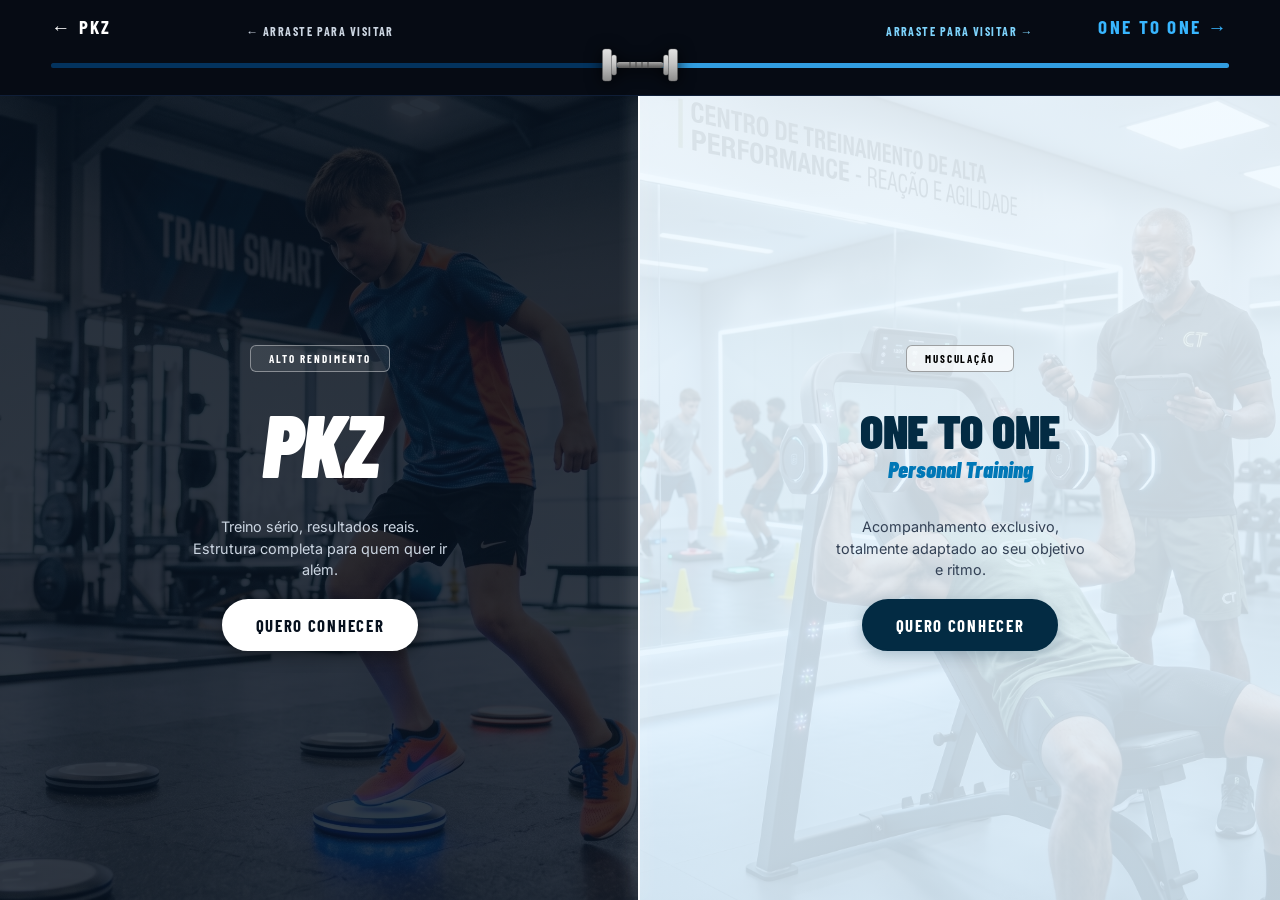
==== index.html @ b2810a45 "ultimos ajustes para pages" ====
<!doctype html>
<html lang="pt-BR">
  <head>
    <meta charset="UTF-8" />
    <meta name="viewport" content="width=device-width, initial-scale=1.0" />
    <title>PKZ & ONE TO ONE</title>
    <link
      href="https://fonts.googleapis.com/css2?family=Barlow+Condensed:ital,wght@0,700;0,900;1,900&family=Inter:wght@400;500;600&display=swap"
      rel="stylesheet"
    />
    <link rel="stylesheet" href="style.css" />
  </head>
  <body>
    <!-- ═══ BARRA COM HALTER (Header/Navegação) ═══ -->
    <header role="banner" id="bar">
      <div id="drag-hint">
        <div class="hint-box pkz-box" id="hint-pkz-box">
          <span class="hint-pkz">← arraste para visitar</span>
        </div>
        <div class="hint-box oto-box">
          <span class="hint-oto">arraste para visitar →</span>
        </div>
      </div>

      <!-- Nomes das empresas restaurados -->
      <div class="bar-labels">
        <span class="bar-label pkz">← PKZ</span>
        <span class="bar-label oto">ONE TO ONE →</span>
      </div>

      <div id="track-area">
        <div id="track">
          <div id="fill-l"></div>
          <div id="fill-r"></div>
        </div>

        <div
          id="handle"
          role="slider"
          aria-label="Seletor de marcas PKZ e One To One"
          aria-valuemin="0"
          aria-valuemax="100"
          aria-valuenow="50"
          tabindex="0"
        >
          <svg
            viewBox="0 0 76 36"
            xmlns="http://www.w3.org/2000/svg"
            aria-hidden="true"
          >
            <defs>
              <linearGradient id="pg" x1="0" y1="0" x2="0" y2="1">
                <stop offset="0%" stop-color="#e2e2e2" />
                <stop offset="45%" stop-color="#c4c4c4" />
                <stop offset="100%" stop-color="#8c8c8c" />
              </linearGradient>
              <linearGradient id="bg" x1="0" y1="0" x2="0" y2="1">
                <stop offset="0%" stop-color="#aaa" />
                <stop offset="55%" stop-color="#777" />
                <stop offset="100%" stop-color="#555" />
              </linearGradient>
            </defs>
            <rect
              x="0.5"
              y="2"
              width="9"
              height="32"
              rx="2.5"
              fill="url(#pg)"
              stroke="#666"
              stroke-width="0.4"
            />
            <rect
              x="9.5"
              y="8"
              width="5"
              height="20"
              rx="2"
              fill="url(#pg)"
              stroke="#777"
              stroke-width="0.4"
            />
            <rect
              x="14.5"
              y="15"
              width="47"
              height="6"
              rx="3"
              fill="url(#bg)"
            />
            <line
              x1="28"
              y1="15.5"
              x2="28"
              y2="20.5"
              stroke="#555"
              stroke-width="1.3"
              stroke-linecap="round"
            />
            <line
              x1="34"
              y1="15.5"
              x2="34"
              y2="20.5"
              stroke="#555"
              stroke-width="1.3"
              stroke-linecap="round"
            />
            <line
              x1="40"
              y1="15.5"
              x2="40"
              y2="20.5"
              stroke="#555"
              stroke-width="1.3"
              stroke-linecap="round"
            />
            <line
              x1="46"
              y1="15.5"
              x2="46"
              y2="20.5"
              stroke="#555"
              stroke-width="1.3"
              stroke-linecap="round"
            />
            <rect
              x="61.5"
              y="8"
              width="5"
              height="20"
              rx="2"
              fill="url(#pg)"
              stroke="#777"
              stroke-width="0.4"
            />
            <rect
              x="66.5"
              y="2"
              width="9"
              height="32"
              rx="2.5"
              fill="url(#pg)"
              stroke="#666"
              stroke-width="0.4"
            />
          </svg>
        </div>
      </div>
    </header>

    <!-- ═══ PAINÉIS (Conteúdo Principal) ═══ -->
    <main role="main" id="stage">
      <section id="pkz" aria-label="Universo PKZ">
        <div class="p-inner">
          <div class="tag">Alto Rendimento</div>
          <div class="title-box">
            <h1>PKZ</h1>
          </div>
          <p>
            Treino sério, resultados reais. Estrutura completa para quem quer ir
            além.
          </p>

          <!-- Botão CTA PKZ -->
          <a
            href="../PKZ/index.html"
            class="cta-button pkz-btn"
            id="btn-pkz-cta"
            >Quero conhecer</a
          >
        </div>
      </section>

      <div id="div-line" aria-hidden="true"></div>

      <section id="oto" aria-label="Universo One To One">
        <div class="p-inner">
          <div class="tag">Musculação</div>
          <div class="title-box">
            <h1>ONE TO ONE</h1>
            <div class="sub">Personal Training</div>
          </div>
          <p>
            Acompanhamento exclusivo, totalmente adaptado ao seu objetivo e
            ritmo.
          </p>

          <!-- Botão CTA ONE TO ONE -->
          <a
            href="../OneToOne/index.html"
            class="cta-button oto-btn"
            id="btn-oto-cta"
            >Quero conhecer</a
          >
        </div>
      </section>
    </main>

    <div class="arrow-hint l" id="arr-l" aria-hidden="true">
      <svg
        width="24"
        height="24"
        viewBox="0 0 24 24"
        fill="none"
        xmlns="http://www.w3.org/2000/svg"
        aria-hidden="true"
      >
        <path
          d="M15 18L9 12L15 6"
          stroke="#ffffff"
          stroke-width="2.5"
          stroke-linecap="round"
          stroke-linejoin="round"
        />
        <path
          d="M15 18L9 12L15 6"
          stroke="#07111e"
          stroke-width="5"
          stroke-linecap="round"
          stroke-linejoin="round"
          opacity="0.6"
        />
      </svg>
    </div>
    <div class="arrow-hint r" id="arr-r" aria-hidden="true">
      <svg
        width="24"
        height="24"
        viewBox="0 0 24 24"
        fill="none"
        xmlns="http://www.w3.org/2000/svg"
        aria-hidden="true"
      >
        <path
          d="M9 6L15 12L9 18"
          stroke="#032b43"
          stroke-width="2.5"
          stroke-linecap="round"
          stroke-linejoin="round"
        />
        <path
          d="M9 6L15 12L9 18"
          stroke="#ffffff"
          stroke-width="5"
          stroke-linecap="round"
          stroke-linejoin="round"
          opacity="0.6"
        />
      </svg>
    </div>

    <div id="redir" role="status" aria-live="polite">
      <h2 id="redir-name">PKZ</h2>
      <small id="redir-sub">redirecionando...</small>
    </div>

    <script src="script.js"></script>
  </body>
</html>
---- style.css ----
* {
  margin: 0;
  padding: 0;
  box-sizing: border-box;
}

html,
body {
  height: 100%;
  overflow: hidden;
  user-select: none;
}

/* ═══════════════════════════════════════
  BARRA SUPERIOR COM HALTER
═══════════════════════════════════════ */
#bar {
  position: fixed;
  top: 0;
  left: 0;
  right: 0;
  height: 96px;
  background: #060b14;
  z-index: 200;
  display: flex;
  flex-direction: column;
  justify-content: flex-end;
  padding: 0 clamp(16px, 4vw, 52px) 12px;
  gap: 8px;
  border-bottom: 1px solid #101f38;
}

#drag-hint {
  position: absolute;
  bottom: 56px;
  left: 0;
  right: 0;
  display: flex;
  align-items: center;
  pointer-events: none;
  transition: opacity 0.5s;
  white-space: nowrap;
  z-index: 210;
}

.hint-box {
  display: flex;
  justify-content: center;
  align-items: center;
  padding: 0 10px;
}

.hint-box.pkz-box {
  width: 50%;
  flex-shrink: 0;
}

.hint-box.oto-box {
  flex: 1;
}

#drag-hint span {
  font-family: "Barlow Condensed", sans-serif;
  font-weight: 700;
  font-size: clamp(10px, 2.2vw, 12px);
  letter-spacing: 0.12em;
  text-transform: uppercase;
}

#drag-hint .hint-pkz {
  color: #cbd5e1;
}

#drag-hint .hint-oto {
  color: #7dd3fc;
}

/* Nomes das Empresas (Desktop) */
.bar-labels {
  display: flex;
  justify-content: space-between;
  align-items: center;
}

.bar-label {
  font-family: "Barlow Condensed", sans-serif;
  font-weight: 700;
  font-size: clamp(14px, 3.5vw, 19px);
  letter-spacing: 0.12em;
  text-transform: uppercase;
}
.bar-label.pkz {
  color: #ffffff;
}
.bar-label.oto {
  color: #38b6ff;
}

/* Oculta os nomes em telas menores para evitar colisão visual */
@media (max-width: 768px) {
  .bar-labels {
    display: none;
  }
}

/* Focus visible para acessibilidade */
.bar-label:focus-visible,
#drag-hint span:focus-visible {
  outline: 2px solid #38b6ff;
  outline-offset: 2px;
  border-radius: 2px;
}

#track-area {
  position: relative;
  height: 36px;
  display: flex;
  align-items: center;
}

#track {
  width: 100%;
  height: 5px;
  background: #111e36;
  border-radius: 3px;
  position: relative;
}

#fill-l {
  position: absolute;
  left: 0;
  top: 0;
  bottom: 0;
  width: 50%;
  background: #003865;
  border-radius: 3px;
  opacity: 0.85;
  pointer-events: none;
}
#fill-r {
  position: absolute;
  right: 0;
  top: 0;
  bottom: 0;
  width: 50%;
  background: #38b6ff;
  border-radius: 3px;
  opacity: 0.85;
  pointer-events: none;
}

#handle {
  position: absolute;
  top: 50%;
  left: 50%;
  transform: translate(-50%, -50%);
  cursor: grab;
  z-index: 10;
  touch-action: none;
}
#handle:active {
  cursor: grabbing;
}
#handle svg {
  width: clamp(56px, 15vw, 76px);
  height: 36px;
  display: block;
  filter: drop-shadow(0 2px 8px rgba(0, 0, 0, 0.85));
  transition: filter 0.2s;
}
#handle:active svg {
  filter: drop-shadow(0 0 14px rgba(255, 255, 255, 0.4))
    drop-shadow(0 2px 8px rgba(0, 0, 0, 0.85));
}

/* ═══════════════════════════════════════
  PAINÉIS COM IMAGENS DE FUNDO
═══════════════════════════════════════ */
#stage {
  position: fixed;
  top: 96px;
  left: 0;
  right: 0;
  bottom: 0;
  display: flex;
  overflow: hidden;
}

#pkz {
  width: 50%;
  background-color: #07111e;
  background-image:
    linear-gradient(to bottom, rgba(7, 17, 30, 0.88), rgba(7, 17, 30, 0.82)),
    url("Fotos/LandingPKZ.webp");
  background-size: cover;
  background-position: center;
  display: flex;
  align-items: center;
  justify-content: center;
  overflow: hidden;
  flex-shrink: 0;
}

#oto {
  flex: 1;
  background-color: #38b6ff;
  background-image:
    linear-gradient(
      to bottom,
      rgba(240, 249, 255, 0.88),
      rgba(224, 242, 254, 0.85)
    ),
    url("Fotos/LandingOneToOne.webp");
  background-size: cover;
  background-position: center;
  display: flex;
  align-items: center;
  justify-content: center;
  overflow: hidden;
}

#div-line {
  position: absolute;
  top: 0;
  bottom: 0;
  left: 50%;
  width: 2px;
  background: #ffffff;
  transform: translateX(-50%);
  box-shadow: 0 0 18px rgba(255, 255, 255, 0.9);
  z-index: 10;
  pointer-events: none;
}

.p-inner {
  padding: clamp(16px, 3vh, 44px) clamp(12px, 3vw, 36px);
  text-align: center;
  width: 100%;
  max-width: 380px;
  display: flex;
  flex-direction: column;
  align-items: center;
}

.tag {
  display: inline-block;
  font-family: "Barlow Condensed", sans-serif;
  font-weight: 700;
  font-size: clamp(9px, 2vw, 11px);
  letter-spacing: 0.18em;
  text-transform: uppercase;
  padding: clamp(4px, 1vh, 6px) clamp(10px, 2vw, 18px);
  border-radius: 6px;
  margin-bottom: clamp(10px, 2vh, 20px);
  white-space: nowrap;
}

#pkz .tag {
  color: #ffffff;
  background: rgba(255, 255, 255, 0.08);
  border: 1px solid rgba(255, 255, 255, 0.4);
}

#oto .tag {
  color: #000000;
  background: rgba(255, 255, 255, 0.65);
  border: 1px solid rgba(0, 0, 0, 0.35);
}

.title-box {
  min-height: clamp(60px, 12vh, 110px);
  display: flex;
  flex-direction: column;
  justify-content: center;
  align-items: center;
  margin-bottom: clamp(10px, 2vh, 20px);
  width: 100%;
}

#pkz h1 {
  font-family: "Barlow Condensed", sans-serif;
  font-weight: 900;
  font-style: italic;
  font-size: clamp(2rem, 8vw, 5.5rem);
  line-height: 0.9;
  color: #ffffff;
  letter-spacing: -0.02em;
  word-break: break-word;
}

#oto h1 {
  font-family: "Barlow Condensed", sans-serif;
  font-weight: 900;
  font-size: clamp(1.5rem, 5vw, 3rem);
  line-height: 1;
  color: #032b43;
  letter-spacing: -0.01em;
  margin-bottom: 2px;
  word-break: break-word;
}

#oto .sub {
  font-family: "Barlow Condensed", sans-serif;
  font-weight: 900;
  font-style: italic;
  font-size: clamp(0.9rem, 3vw, 1.4rem);
  color: #0077b6;
  white-space: nowrap;
}

#pkz p,
#oto p {
  font-family: "Inter", sans-serif;
  font-size: clamp(0.75rem, 2.2vw, 0.9rem);
  line-height: 1.5;
  max-width: 260px;
  width: 100%;
  margin: 0 auto clamp(14px, 2vh, 24px);
  height: auto;
}

#pkz p {
  color: #cbd5e1;
}
#oto p {
  color: #334155;
}

/* ═══════════════════════════════════════
  BOTÕES CALL-TO-ACTION (CTA)
═══════════════════════════════════════ */
.cta-button {
  display: inline-flex;
  align-items: center;
  justify-content: center;
  padding: clamp(10px, 1.8vh, 14px) clamp(22px, 3vw, 32px);
  border-radius: 9999px;
  font-family: "Barlow Condensed", sans-serif;
  font-weight: 700;
  font-size: clamp(0.85rem, 2.2vw, 1.05rem);
  letter-spacing: 0.1em;
  text-transform: uppercase;
  text-decoration: none;
  cursor: pointer;
  margin-bottom: 0;
  white-space: nowrap;
  outline: none;
  transition:
    transform 0.25s cubic-bezier(0.4, 0, 0.2, 1),
    box-shadow 0.25s cubic-bezier(0.4, 0, 0.2, 1),
    background-color 0.25s ease,
    color 0.25s ease,
    border-color 0.25s ease;
}

.pkz-btn {
  background-color: #ffffff;
  color: #07111e;
  border: 2px solid #ffffff;
  box-shadow: 0 4px 16px rgba(0, 0, 0, 0.4);
}

.pkz-btn:hover {
  background-color: rgba(255, 255, 255, 0.88);
  border-color: rgba(255, 255, 255, 0.88);
  transform: translateY(-2px) scale(1.03);
  box-shadow: 0 6px 22px rgba(255, 255, 255, 0.25);
}

.pkz-btn:active {
  transform: translateY(0) scale(0.98);
  box-shadow: 0 2px 8px rgba(0, 0, 0, 0.5);
}

.oto-btn {
  background-color: #032b43;
  color: #ffffff;
  border: 2px solid #032b43;
  box-shadow: 0 4px 16px rgba(3, 43, 67, 0.25);
}

.oto-btn:hover {
  background-color: #0077b6;
  border-color: #0077b6;
  transform: translateY(-2px) scale(1.03);
  box-shadow: 0 6px 22px rgba(0, 119, 182, 0.35);
}

.oto-btn:active {
  transform: translateY(0) scale(0.98);
  box-shadow: 0 2px 8px rgba(3, 43, 67, 0.3);
}

/* ═══════════════════════════════════════
  SETAS NAS BORDAS (WCAG COMPLIANT - SVG COM OUTLINE)
═══════════════════════════════════════ */
.arrow-hint {
  position: fixed;
  top: 50%;
  transform: translateY(-50%);
  opacity: 0;
  pointer-events: none;
  z-index: 100;
  transition: opacity 0.3s;
  width: 48px;
  height: 48px;
  display: flex;
  align-items: center;
  justify-content: center;
  border-radius: 50%;
  box-shadow: 0 4px 12px rgba(0, 0, 0, 0.5);
}

.arrow-hint svg {
  width: 24px;
  height: 24px;
  display: block;
}

.arrow-hint.l {
  left: clamp(12px, 2vw, 24px);
  background-color: #07111e;
  border: 1px solid rgba(255, 255, 255, 0.3);
}

.arrow-hint.r {
  right: clamp(12px, 2vw, 24px);
  background-color: #ffffff;
  border: 1px solid rgba(0, 0, 0, 0.2);
}

.arrow-hint.on {
  opacity: 1;
  animation: beat 0.6s ease-in-out infinite alternate;
}

@keyframes beat {
  from {
    transform: translateY(-50%) scale(0.8);
  }
  to {
    transform: translateY(-50%) scale(1.2);
  }
}

/* Focus visible para acessibilidade por teclado */
.arrow-hint:focus-visible {
  outline: 3px solid #38b6ff;
  outline-offset: 2px;
  opacity: 1;
}

/* ═══════════════════════════════════════
  OVERLAY DE REDIRECT
═══════════════════════════════════════ */
#redir {
  position: fixed;
  inset: 0;
  z-index: 999;
  display: flex;
  flex-direction: column;
  align-items: center;
  justify-content: center;
  opacity: 0;
  pointer-events: none;
  transition: opacity 0.45s;
}
#redir.on {
  opacity: 1;
  pointer-events: all;
}
#redir h2 {
  font-family: "Barlow Condensed", sans-serif;
  font-weight: 900;
  font-style: italic;
  font-size: clamp(2.5rem, 10vw, 4.5rem);
  color: inherit;
  margin-bottom: 10px;
  text-align: center;
}
#redir small {
  font-family: "Inter", sans-serif;
  font-size: clamp(0.75rem, 2vw, 0.85rem);
  opacity: 0.7;
  color: inherit;
}

/* ═══════════════════════════════════════
  FOCUS VISIBLE - ACESSIBILIDADE POR TECLADO
═══════════════════════════════════════ */
#handle:focus-visible,
.cta-button:focus-visible {
  outline: 3px solid #38b6ff;
  outline-offset: 3px;
}

#handle:focus-visible {
  outline-color: #38b6ff;
}

.cta-button:focus-visible {
  outline-color: #38b6ff;
}
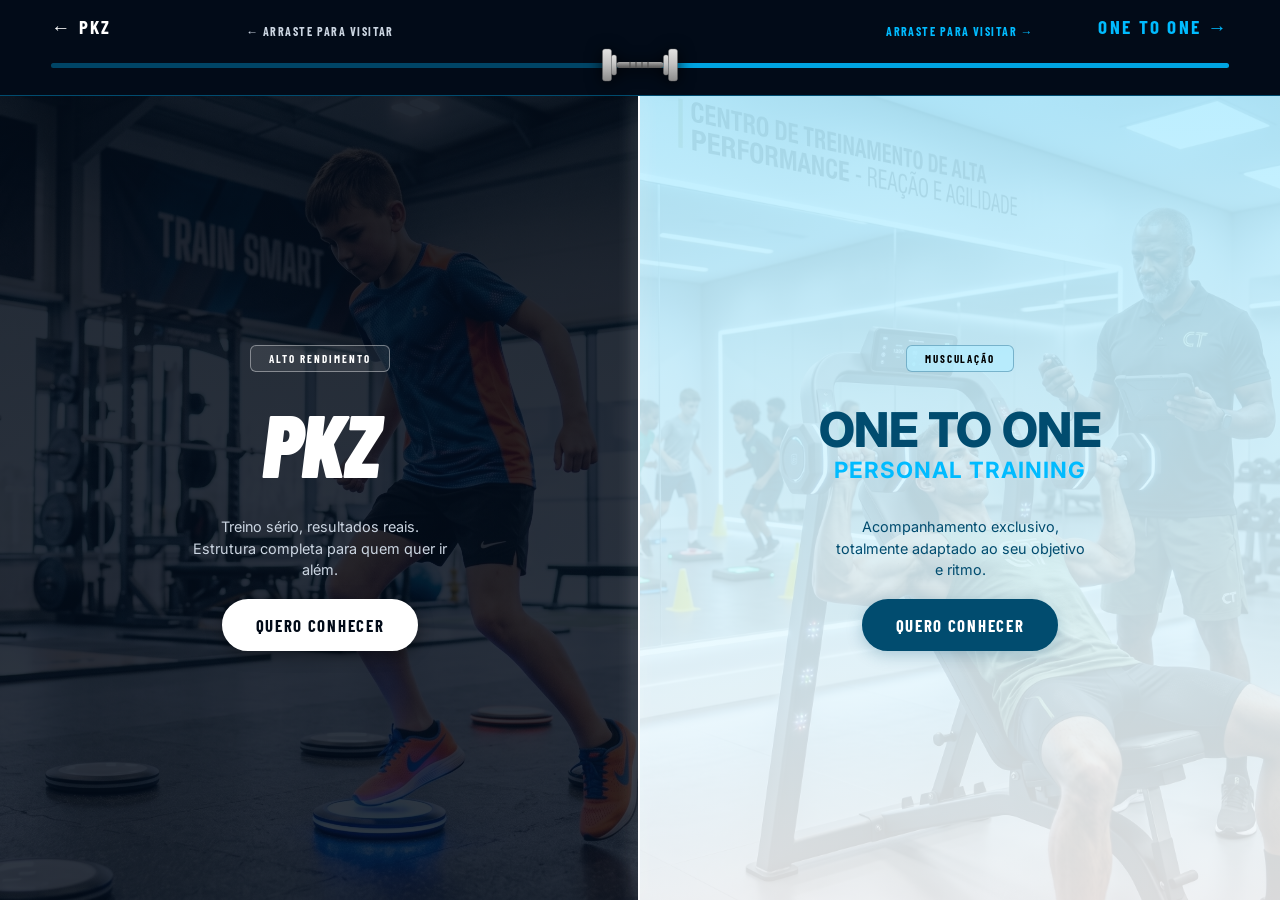
==== commit 4b99c125: "usando manual com cores" ====
--- a/index.html
+++ b/index.html
@@ -164,7 +164,7 @@
 
           <!-- Botão CTA PKZ -->
           <a
-            href="../PKZ/index.html"
+            href="PKZ/indexPKZ.html"
             class="cta-button pkz-btn"
             id="btn-pkz-cta"
             >Quero conhecer</a
@@ -188,7 +188,7 @@
 
           <!-- Botão CTA ONE TO ONE -->
           <a
-            href="../OneToOne/index.html"
+            href="OneToOne/indexOTO.html"
             class="cta-button oto-btn"
             id="btn-oto-cta"
             >Quero conhecer</a
--- a/style.css
+++ b/style.css
@@ -20,14 +20,14 @@
   left: 0;
   right: 0;
   height: 96px;
-  background: #060b14;
+  background: #020b18;
   z-index: 200;
   display: flex;
   flex-direction: column;
   justify-content: flex-end;
   padding: 0 clamp(16px, 4vw, 52px) 12px;
   gap: 8px;
-  border-bottom: 1px solid #101f38;
+  border-bottom: 1px solid #014c6f;
 }
 
 #drag-hint {
@@ -60,7 +60,7 @@
 }
 
 #drag-hint span {
-  font-family: "Barlow Condensed", sans-serif;
+  font-family: "Barlow Condensed", "Just Sans", sans-serif;
   font-weight: 700;
   font-size: clamp(10px, 2.2vw, 12px);
   letter-spacing: 0.12em;
@@ -72,7 +72,7 @@
 }
 
 #drag-hint .hint-oto {
-  color: #7dd3fc;
+  color: #00bbff;
 }
 
 /* Nomes das Empresas (Desktop) */
@@ -83,7 +83,7 @@
 }
 
 .bar-label {
-  font-family: "Barlow Condensed", sans-serif;
+  font-family: "Barlow Condensed", "Just Sans", sans-serif;
   font-weight: 700;
   font-size: clamp(14px, 3.5vw, 19px);
   letter-spacing: 0.12em;
@@ -93,20 +93,18 @@
   color: #ffffff;
 }
 .bar-label.oto {
-  color: #38b6ff;
-}
-
-/* Oculta os nomes em telas menores para evitar colisão visual */
+  color: #00bbff;
+}
+
 @media (max-width: 768px) {
   .bar-labels {
     display: none;
   }
 }
 
-/* Focus visible para acessibilidade */
 .bar-label:focus-visible,
 #drag-hint span:focus-visible {
-  outline: 2px solid #38b6ff;
+  outline: 2px solid #00bbff;
   outline-offset: 2px;
   border-radius: 2px;
 }
@@ -121,7 +119,7 @@
 #track {
   width: 100%;
   height: 5px;
-  background: #111e36;
+  background: #012133;
   border-radius: 3px;
   position: relative;
 }
@@ -132,7 +130,7 @@
   top: 0;
   bottom: 0;
   width: 50%;
-  background: #003865;
+  background: #014c6f;
   border-radius: 3px;
   opacity: 0.85;
   pointer-events: none;
@@ -143,7 +141,7 @@
   top: 0;
   bottom: 0;
   width: 50%;
-  background: #38b6ff;
+  background: #00bbff;
   border-radius: 3px;
   opacity: 0.85;
   pointer-events: none;
@@ -188,9 +186,9 @@
 
 #pkz {
   width: 50%;
-  background-color: #07111e;
+  background-color: #020b18;
   background-image:
-    linear-gradient(to bottom, rgba(7, 17, 30, 0.88), rgba(7, 17, 30, 0.82)),
+    linear-gradient(to bottom, rgba(2, 11, 24, 0.88), rgba(2, 11, 24, 0.82)),
     url("Fotos/LandingPKZ.webp");
   background-size: cover;
   background-position: center;
@@ -203,12 +201,12 @@
 
 #oto {
   flex: 1;
-  background-color: #38b6ff;
+  background-color: #00bbff;
   background-image:
     linear-gradient(
       to bottom,
-      rgba(240, 249, 255, 0.88),
-      rgba(224, 242, 254, 0.85)
+      rgba(179, 236, 255, 0.88),
+      rgba(255, 255, 255, 0.85)
     ),
     url("Fotos/LandingOneToOne.webp");
   background-size: cover;
@@ -244,7 +242,7 @@
 
 .tag {
   display: inline-block;
-  font-family: "Barlow Condensed", sans-serif;
+  font-family: "Barlow Condensed", "Just Sans", sans-serif;
   font-weight: 700;
   font-size: clamp(9px, 2vw, 11px);
   letter-spacing: 0.18em;
@@ -263,8 +261,8 @@
 
 #oto .tag {
   color: #000000;
-  background: rgba(255, 255, 255, 0.65);
-  border: 1px solid rgba(0, 0, 0, 0.35);
+  background: rgba(179, 236, 255, 0.75);
+  border: 1px solid rgba(1, 76, 111, 0.35);
 }
 
 .title-box {
@@ -289,22 +287,23 @@
 }
 
 #oto h1 {
-  font-family: "Barlow Condensed", sans-serif;
-  font-weight: 900;
+  font-family: "Just Sans", "Inter", sans-serif;
+  font-weight: 800;
   font-size: clamp(1.5rem, 5vw, 3rem);
   line-height: 1;
-  color: #032b43;
+  color: #014c6f;
   letter-spacing: -0.01em;
   margin-bottom: 2px;
   word-break: break-word;
 }
 
 #oto .sub {
-  font-family: "Barlow Condensed", sans-serif;
-  font-weight: 900;
-  font-style: italic;
+  font-family: "Just Sans", "Inter", sans-serif;
+  font-weight: 700;
   font-size: clamp(0.9rem, 3vw, 1.4rem);
-  color: #0077b6;
+  color: #00bbff;
+  text-transform: uppercase;
+  letter-spacing: 1px;
   white-space: nowrap;
 }
 
@@ -323,7 +322,7 @@
   color: #cbd5e1;
 }
 #oto p {
-  color: #334155;
+  color: #014c6f;
 }
 
 /* ═══════════════════════════════════════
@@ -335,7 +334,7 @@
   justify-content: center;
   padding: clamp(10px, 1.8vh, 14px) clamp(22px, 3vw, 32px);
   border-radius: 9999px;
-  font-family: "Barlow Condensed", sans-serif;
+  font-family: "Barlow Condensed", "Just Sans", sans-serif;
   font-weight: 700;
   font-size: clamp(0.85rem, 2.2vw, 1.05rem);
   letter-spacing: 0.1em;
@@ -355,7 +354,7 @@
 
 .pkz-btn {
   background-color: #ffffff;
-  color: #07111e;
+  color: #020b18;
   border: 2px solid #ffffff;
   box-shadow: 0 4px 16px rgba(0, 0, 0, 0.4);
 }
@@ -373,26 +372,27 @@
 }
 
 .oto-btn {
-  background-color: #032b43;
+  background-color: #014c6f;
   color: #ffffff;
-  border: 2px solid #032b43;
-  box-shadow: 0 4px 16px rgba(3, 43, 67, 0.25);
+  border: 2px solid #014c6f;
+  box-shadow: 0 4px 16px rgba(1, 76, 111, 0.25);
 }
 
 .oto-btn:hover {
-  background-color: #0077b6;
-  border-color: #0077b6;
+  background-color: #00bbff;
+  border-color: #00bbff;
+  color: #000000;
   transform: translateY(-2px) scale(1.03);
-  box-shadow: 0 6px 22px rgba(0, 119, 182, 0.35);
+  box-shadow: 0 6px 22px rgba(0, 187, 255, 0.35);
 }
 
 .oto-btn:active {
   transform: translateY(0) scale(0.98);
-  box-shadow: 0 2px 8px rgba(3, 43, 67, 0.3);
+  box-shadow: 0 2px 8px rgba(1, 76, 111, 0.3);
 }
 
 /* ═══════════════════════════════════════
-  SETAS NAS BORDAS (WCAG COMPLIANT - SVG COM OUTLINE)
+  SETAS NAS BORDAS
 ═══════════════════════════════════════ */
 .arrow-hint {
   position: fixed;
@@ -419,7 +419,7 @@
 
 .arrow-hint.l {
   left: clamp(12px, 2vw, 24px);
-  background-color: #07111e;
+  background-color: #020b18;
   border: 1px solid rgba(255, 255, 255, 0.3);
 }
 
@@ -443,16 +443,12 @@
   }
 }
 
-/* Focus visible para acessibilidade por teclado */
 .arrow-hint:focus-visible {
-  outline: 3px solid #38b6ff;
+  outline: 3px solid #00bbff;
   outline-offset: 2px;
   opacity: 1;
 }
 
-/* ═══════════════════════════════════════
-  OVERLAY DE REDIRECT
-═══════════════════════════════════════ */
 #redir {
   position: fixed;
   inset: 0;
@@ -470,7 +466,7 @@
   pointer-events: all;
 }
 #redir h2 {
-  font-family: "Barlow Condensed", sans-serif;
+  font-family: "Barlow Condensed", "Just Sans", sans-serif;
   font-weight: 900;
   font-style: italic;
   font-size: clamp(2.5rem, 10vw, 4.5rem);
@@ -485,19 +481,8 @@
   color: inherit;
 }
 
-/* ═══════════════════════════════════════
-  FOCUS VISIBLE - ACESSIBILIDADE POR TECLADO
-═══════════════════════════════════════ */
 #handle:focus-visible,
 .cta-button:focus-visible {
-  outline: 3px solid #38b6ff;
+  outline: 3px solid #00bbff;
   outline-offset: 3px;
 }
-
-#handle:focus-visible {
-  outline-color: #38b6ff;
-}
-
-.cta-button:focus-visible {
-  outline-color: #38b6ff;
-}
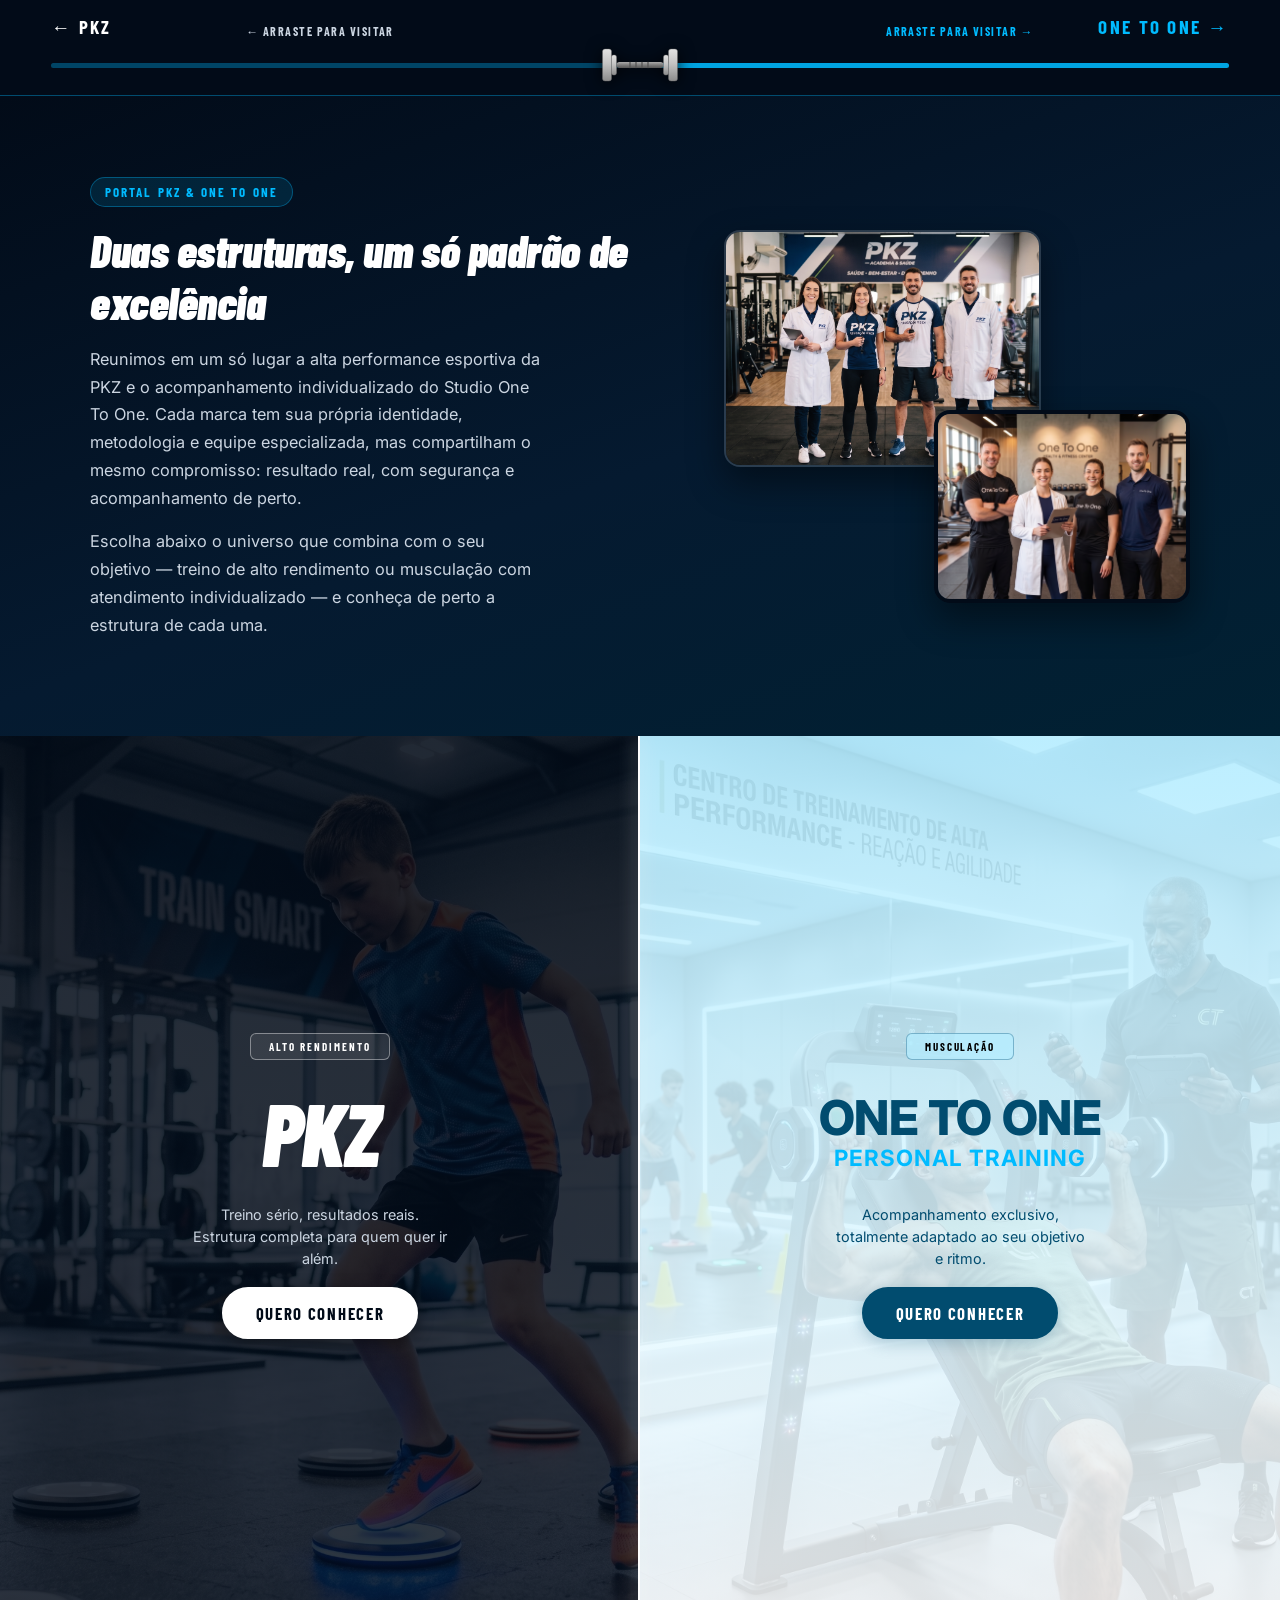
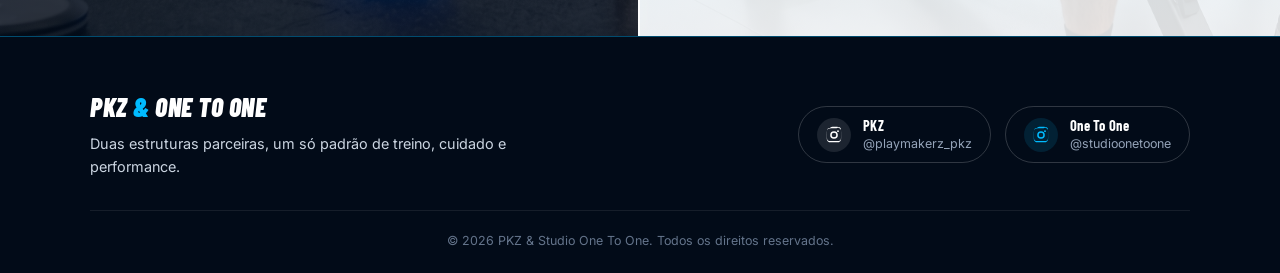
==== commit 94e1b2d3: "novas coisas" ====
--- a/index.html
+++ b/index.html
@@ -148,6 +148,43 @@
         </div>
       </div>
     </header>
+
+    <!-- ═══ APRESENTAÇÃO (Texto + Imagem) ═══ -->
+    <section id="intro" aria-label="Apresentação">
+      <div class="intro-inner">
+        <div class="intro-text">
+          <span class="intro-tag">Portal PKZ &amp; One To One</span>
+          <h2>Duas estruturas, um só padrão de excelência</h2>
+          <p>
+            Reunimos em um só lugar a alta performance esportiva da PKZ e o
+            acompanhamento individualizado do Studio One To One. Cada marca
+            tem sua própria identidade, metodologia e equipe especializada,
+            mas compartilham o mesmo compromisso: resultado real, com
+            segurança e acompanhamento de perto.
+          </p>
+          <p>
+            Escolha abaixo o universo que combina com o seu objetivo — treino
+            de alto rendimento ou musculação com atendimento individualizado —
+            e conheça de perto a estrutura de cada uma.
+          </p>
+        </div>
+
+        <div class="intro-media" aria-hidden="true">
+          <img
+            class="intro-photo photo-pkz"
+            src="PKZ/Fotos/EquipePKZ.webp"
+            alt=""
+            loading="lazy"
+          />
+          <img
+            class="intro-photo photo-oto"
+            src="OneToOne/Fotos/equipe.webp"
+            alt=""
+            loading="lazy"
+          />
+        </div>
+      </div>
+    </section>
 
     <!-- ═══ PAINÉIS (Conteúdo Principal) ═══ -->
     <main role="main" id="stage">
@@ -255,6 +292,77 @@
       <small id="redir-sub">redirecionando...</small>
     </div>
 
+    <!-- ═══ FOOTER ═══ -->
+    <footer id="site-footer">
+      <div class="footer-inner">
+        <div class="footer-brand">
+          <span class="footer-logo">PKZ <span class="footer-amp">&amp;</span> ONE TO ONE</span>
+          <p>
+            Duas estruturas parceiras, um só padrão de treino, cuidado e
+            performance.
+          </p>
+        </div>
+
+        <div class="footer-social">
+          <a
+            class="social-card social-pkz"
+            href="https://www.instagram.com/playmakerz_pkz/"
+            target="_blank"
+            rel="noopener noreferrer"
+            aria-label="Instagram da PKZ (abre em nova aba)"
+          >
+            <span class="social-icon">
+              <svg
+                viewBox="0 0 24 24"
+                width="20"
+                height="20"
+                fill="currentColor"
+                aria-hidden="true"
+              >
+                <path
+                  d="M12 2.2c3.14 0 3.5 0 4.75.07 1 .04 1.55.21 1.9.35.34.13.6.3.86.56.26.26.43.52.56.86.14.35.31.9.35 1.9.07 1.25.07 1.61.07 4.75s0 3.5-.07 4.75c-.04 1-.21 1.55-.35 1.9a2.3 2.3 0 0 1-.56.86 2.3 2.3 0 0 1-.86.56c-.35.14-.9.31-1.9.35-1.25.07-1.61.07-4.75.07s-3.5 0-4.75-.07c-1-.04-1.55-.21-1.9-.35a2.3 2.3 0 0 1-.86-.56 2.3 2.3 0 0 1-.56-.86c-.14-.35-.31-.9-.35-1.9C3.5 15.5 3.5 15.14 3.5 12s0-3.5.07-4.75c.04-1 .21-1.55.35-1.9.13-.34.3-.6.56-.86.26-.26.52-.43.86-.56.35-.14.9-.31 1.9-.35C8.5 2.2 8.86 2.2 12 2.2Zm0 1.8c-3.09 0-3.43 0-4.64.07-.94.04-1.45.2-1.79.33-.45.17-.77.38-1.1.72-.34.33-.55.65-.72 1.1-.13.34-.29.85-.33 1.79C3.3 8.57 3.3 8.91 3.3 12s0 3.43.07 4.64c.04.94.2 1.45.33 1.79.17.45.38.77.72 1.1.33.34.65.55 1.1.72.34.13.85.29 1.79.33 1.21.07 1.55.07 4.64.07s3.43 0 4.64-.07c.94-.04 1.45-.2 1.79-.33.45-.17.77-.38 1.1-.72.34-.33.55-.65.72-1.1.13-.34.29-.85.33-1.79.07-1.21.07-1.55.07-4.64s0-3.43-.07-4.64c-.04-.94-.2-1.45-.33-1.79a2.9 2.9 0 0 0-.72-1.1 2.9 2.9 0 0 0-1.1-.72c-.34-.13-.85-.29-1.79-.33C15.43 4 15.09 4 12 4Zm0 3.4a4.6 4.6 0 1 1 0 9.2 4.6 4.6 0 0 1 0-9.2Zm0 1.8a2.8 2.8 0 1 0 0 5.6 2.8 2.8 0 0 0 0-5.6Zm4.8-2.9a1.08 1.08 0 1 1 0 2.16 1.08 1.08 0 0 1 0-2.16Z"
+                />
+              </svg>
+            </span>
+            <span class="social-text">
+              <strong>PKZ</strong>
+              <small>@playmakerz_pkz</small>
+            </span>
+          </a>
+
+          <a
+            class="social-card social-oto"
+            href="https://www.instagram.com/studioonetoone/"
+            target="_blank"
+            rel="noopener noreferrer"
+            aria-label="Instagram do Studio One To One (abre em nova aba)"
+          >
+            <span class="social-icon">
+              <svg
+                viewBox="0 0 24 24"
+                width="20"
+                height="20"
+                fill="currentColor"
+                aria-hidden="true"
+              >
+                <path
+                  d="M12 2.2c3.14 0 3.5 0 4.75.07 1 .04 1.55.21 1.9.35.34.13.6.3.86.56.26.26.43.52.56.86.14.35.31.9.35 1.9.07 1.25.07 1.61.07 4.75s0 3.5-.07 4.75c-.04 1-.21 1.55-.35 1.9a2.3 2.3 0 0 1-.56.86 2.3 2.3 0 0 1-.86.56c-.35.14-.9.31-1.9.35-1.25.07-1.61.07-4.75.07s-3.5 0-4.75-.07c-1-.04-1.55-.21-1.9-.35a2.3 2.3 0 0 1-.86-.56 2.3 2.3 0 0 1-.56-.86c-.14-.35-.31-.9-.35-1.9C3.5 15.5 3.5 15.14 3.5 12s0-3.5.07-4.75c.04-1 .21-1.55.35-1.9.13-.34.3-.6.56-.86.26-.26.52-.43.86-.56.35-.14.9-.31 1.9-.35C8.5 2.2 8.86 2.2 12 2.2Zm0 1.8c-3.09 0-3.43 0-4.64.07-.94.04-1.45.2-1.79.33-.45.17-.77.38-1.1.72-.34.33-.55.65-.72 1.1-.13.34-.29.85-.33 1.79C3.3 8.57 3.3 8.91 3.3 12s0 3.43.07 4.64c.04.94.2 1.45.33 1.79.17.45.38.77.72 1.1.33.34.65.55 1.1.72.34.13.85.29 1.79.33 1.21.07 1.55.07 4.64.07s3.43 0 4.64-.07c.94-.04 1.45-.2 1.79-.33.45-.17.77-.38 1.1-.72.34-.33.55-.65.72-1.1.13-.34.29-.85.33-1.79.07-1.21.07-1.55.07-4.64s0-3.43-.07-4.64c-.04-.94-.2-1.45-.33-1.79a2.9 2.9 0 0 0-.72-1.1 2.9 2.9 0 0 0-1.1-.72c-.34-.13-.85-.29-1.79-.33C15.43 4 15.09 4 12 4Zm0 3.4a4.6 4.6 0 1 1 0 9.2 4.6 4.6 0 0 1 0-9.2Zm0 1.8a2.8 2.8 0 1 0 0 5.6 2.8 2.8 0 0 0 0-5.6Zm4.8-2.9a1.08 1.08 0 1 1 0 2.16 1.08 1.08 0 0 1 0-2.16Z"
+                />
+              </svg>
+            </span>
+            <span class="social-text">
+              <strong>One To One</strong>
+              <small>@studioonetoone</small>
+            </span>
+          </a>
+        </div>
+      </div>
+
+      <div class="footer-bottom">
+        <span>&copy; 2026 PKZ &amp; Studio One To One. Todos os direitos reservados.</span>
+      </div>
+    </footer>
+
     <script src="script.js"></script>
   </body>
 </html>
--- a/style.css
+++ b/style.css
@@ -4,11 +4,14 @@
   box-sizing: border-box;
 }
 
-html,
+html {
+  scroll-behavior: smooth;
+}
+
 body {
-  height: 100%;
-  overflow: hidden;
-  user-select: none;
+  min-height: 100%;
+  padding-top: 96px;
+  overflow-x: hidden;
 }
 
 /* ═══════════════════════════════════════
@@ -28,6 +31,7 @@
   padding: 0 clamp(16px, 4vw, 52px) 12px;
   gap: 8px;
   border-bottom: 1px solid #014c6f;
+  user-select: none;
 }
 
 #drag-hint {
@@ -172,14 +176,109 @@
 }
 
 /* ═══════════════════════════════════════
+  APRESENTAÇÃO (Texto + Imagem)
+═══════════════════════════════════════ */
+#intro {
+  background: linear-gradient(160deg, #020b18 0%, #051a30 55%, #012133 100%);
+  padding: clamp(56px, 9vh, 96px) clamp(20px, 5vw, 48px);
+}
+
+.intro-inner {
+  max-width: 1100px;
+  margin: 0 auto;
+  display: grid;
+  grid-template-columns: 1.1fr 0.9fr;
+  gap: clamp(32px, 5vw, 64px);
+  align-items: center;
+}
+
+.intro-tag {
+  display: inline-block;
+  font-family: "Barlow Condensed", "Just Sans", sans-serif;
+  font-weight: 700;
+  font-size: clamp(11px, 2vw, 13px);
+  letter-spacing: 0.16em;
+  text-transform: uppercase;
+  color: #00bbff;
+  background: rgba(0, 187, 255, 0.12);
+  border: 1px solid rgba(0, 187, 255, 0.35);
+  padding: 6px 14px;
+  border-radius: 20px;
+  margin-bottom: 18px;
+}
+
+.intro-text h2 {
+  font-family: "Barlow Condensed", "Just Sans", sans-serif;
+  font-weight: 900;
+  font-style: italic;
+  font-size: clamp(1.8rem, 4.2vw, 2.8rem);
+  line-height: 1.15;
+  color: #ffffff;
+  margin-bottom: 18px;
+  letter-spacing: -0.01em;
+}
+
+.intro-text p {
+  font-family: "Inter", sans-serif;
+  font-size: clamp(0.9rem, 1.6vw, 1.02rem);
+  line-height: 1.7;
+  color: #cbd5e1;
+  margin-bottom: 16px;
+  max-width: 46ch;
+}
+
+.intro-media {
+  position: relative;
+  width: 100%;
+  aspect-ratio: 4 / 3.2;
+}
+
+.intro-photo {
+  position: absolute;
+  object-fit: cover;
+  border-radius: 16px;
+  box-shadow: 0 16px 36px rgba(0, 0, 0, 0.45);
+}
+
+.photo-pkz {
+  width: 68%;
+  aspect-ratio: 4 / 3;
+  top: 0;
+  left: 0;
+  border: 2px solid rgba(255, 255, 255, 0.15);
+  z-index: 1;
+}
+
+.photo-oto {
+  width: 55%;
+  aspect-ratio: 4 / 3;
+  bottom: 0;
+  right: 0;
+  border: 4px solid #020b18;
+  z-index: 2;
+}
+
+@media (max-width: 860px) {
+  .intro-inner {
+    grid-template-columns: 1fr;
+  }
+  .intro-text p {
+    max-width: none;
+  }
+  .intro-media {
+    aspect-ratio: 5 / 4;
+    max-width: 420px;
+    margin: 0 auto;
+  }
+}
+
+/* ═══════════════════════════════════════
   PAINÉIS COM IMAGENS DE FUNDO
 ═══════════════════════════════════════ */
 #stage {
-  position: fixed;
-  top: 96px;
-  left: 0;
-  right: 0;
-  bottom: 0;
+  position: relative;
+  width: 100%;
+  height: 100vh;
   display: flex;
   overflow: hidden;
 }
@@ -486,3 +585,132 @@
   outline: 3px solid #00bbff;
   outline-offset: 3px;
 }
+
+/* ═══════════════════════════════════════
+  FOOTER
+═══════════════════════════════════════ */
+#site-footer {
+  background: #020b18;
+  border-top: 1px solid #014c6f;
+  padding: clamp(40px, 6vh, 64px) clamp(20px, 5vw, 48px) 24px;
+}
+
+.footer-inner {
+  max-width: 1100px;
+  margin: 0 auto;
+  display: flex;
+  flex-wrap: wrap;
+  justify-content: space-between;
+  align-items: center;
+  gap: 32px;
+}
+
+.footer-brand {
+  max-width: 420px;
+}
+
+.footer-logo {
+  display: block;
+  font-family: "Barlow Condensed", "Just Sans", sans-serif;
+  font-weight: 900;
+  font-style: italic;
+  font-size: clamp(1.2rem, 2.6vw, 1.6rem);
+  color: #ffffff;
+  letter-spacing: 0.02em;
+  margin-bottom: 10px;
+}
+
+.footer-amp {
+  color: #00bbff;
+}
+
+.footer-brand p {
+  font-family: "Inter", sans-serif;
+  font-size: 0.9rem;
+  line-height: 1.6;
+  color: #cbd5e1;
+}
+
+.footer-social {
+  display: flex;
+  flex-wrap: wrap;
+  gap: 14px;
+}
+
+.social-card {
+  display: inline-flex;
+  align-items: center;
+  gap: 12px;
+  padding: 10px 18px;
+  border-radius: 9999px;
+  text-decoration: none;
+  border: 1px solid rgba(255, 255, 255, 0.18);
+  transition:
+    transform 0.25s cubic-bezier(0.4, 0, 0.2, 1),
+    box-shadow 0.25s cubic-bezier(0.4, 0, 0.2, 1),
+    border-color 0.25s ease;
+}
+
+.social-icon {
+  display: flex;
+  align-items: center;
+  justify-content: center;
+  width: 34px;
+  height: 34px;
+  border-radius: 50%;
+  flex-shrink: 0;
+}
+
+.social-text {
+  display: flex;
+  flex-direction: column;
+  line-height: 1.3;
+}
+
+.social-text strong {
+  font-family: "Barlow Condensed", "Just Sans", sans-serif;
+  font-weight: 700;
+  font-size: 0.9rem;
+  color: #ffffff;
+  letter-spacing: 0.02em;
+}
+
+.social-text small {
+  font-family: "Inter", sans-serif;
+  font-size: 0.78rem;
+  color: #94a3b8;
+}
+
+.social-pkz .social-icon {
+  color: #ffffff;
+  background: rgba(255, 255, 255, 0.1);
+}
+.social-pkz:hover {
+  transform: translateY(-2px);
+  border-color: rgba(255, 255, 255, 0.5);
+  box-shadow: 0 6px 18px rgba(255, 255, 255, 0.12);
+}
+
+.social-oto .social-icon {
+  color: #00bbff;
+  background: rgba(0, 187, 255, 0.12);
+}
+.social-oto:hover {
+  transform: translateY(-2px);
+  border-color: rgba(0, 187, 255, 0.5);
+  box-shadow: 0 6px 18px rgba(0, 187, 255, 0.25);
+}
+
+.footer-bottom {
+  max-width: 1100px;
+  margin: 32px auto 0;
+  padding-top: 20px;
+  border-top: 1px solid rgba(255, 255, 255, 0.08);
+  text-align: center;
+}
+
+.footer-bottom span {
+  font-family: "Inter", sans-serif;
+  font-size: 0.78rem;
+  color: #64748b;
+}
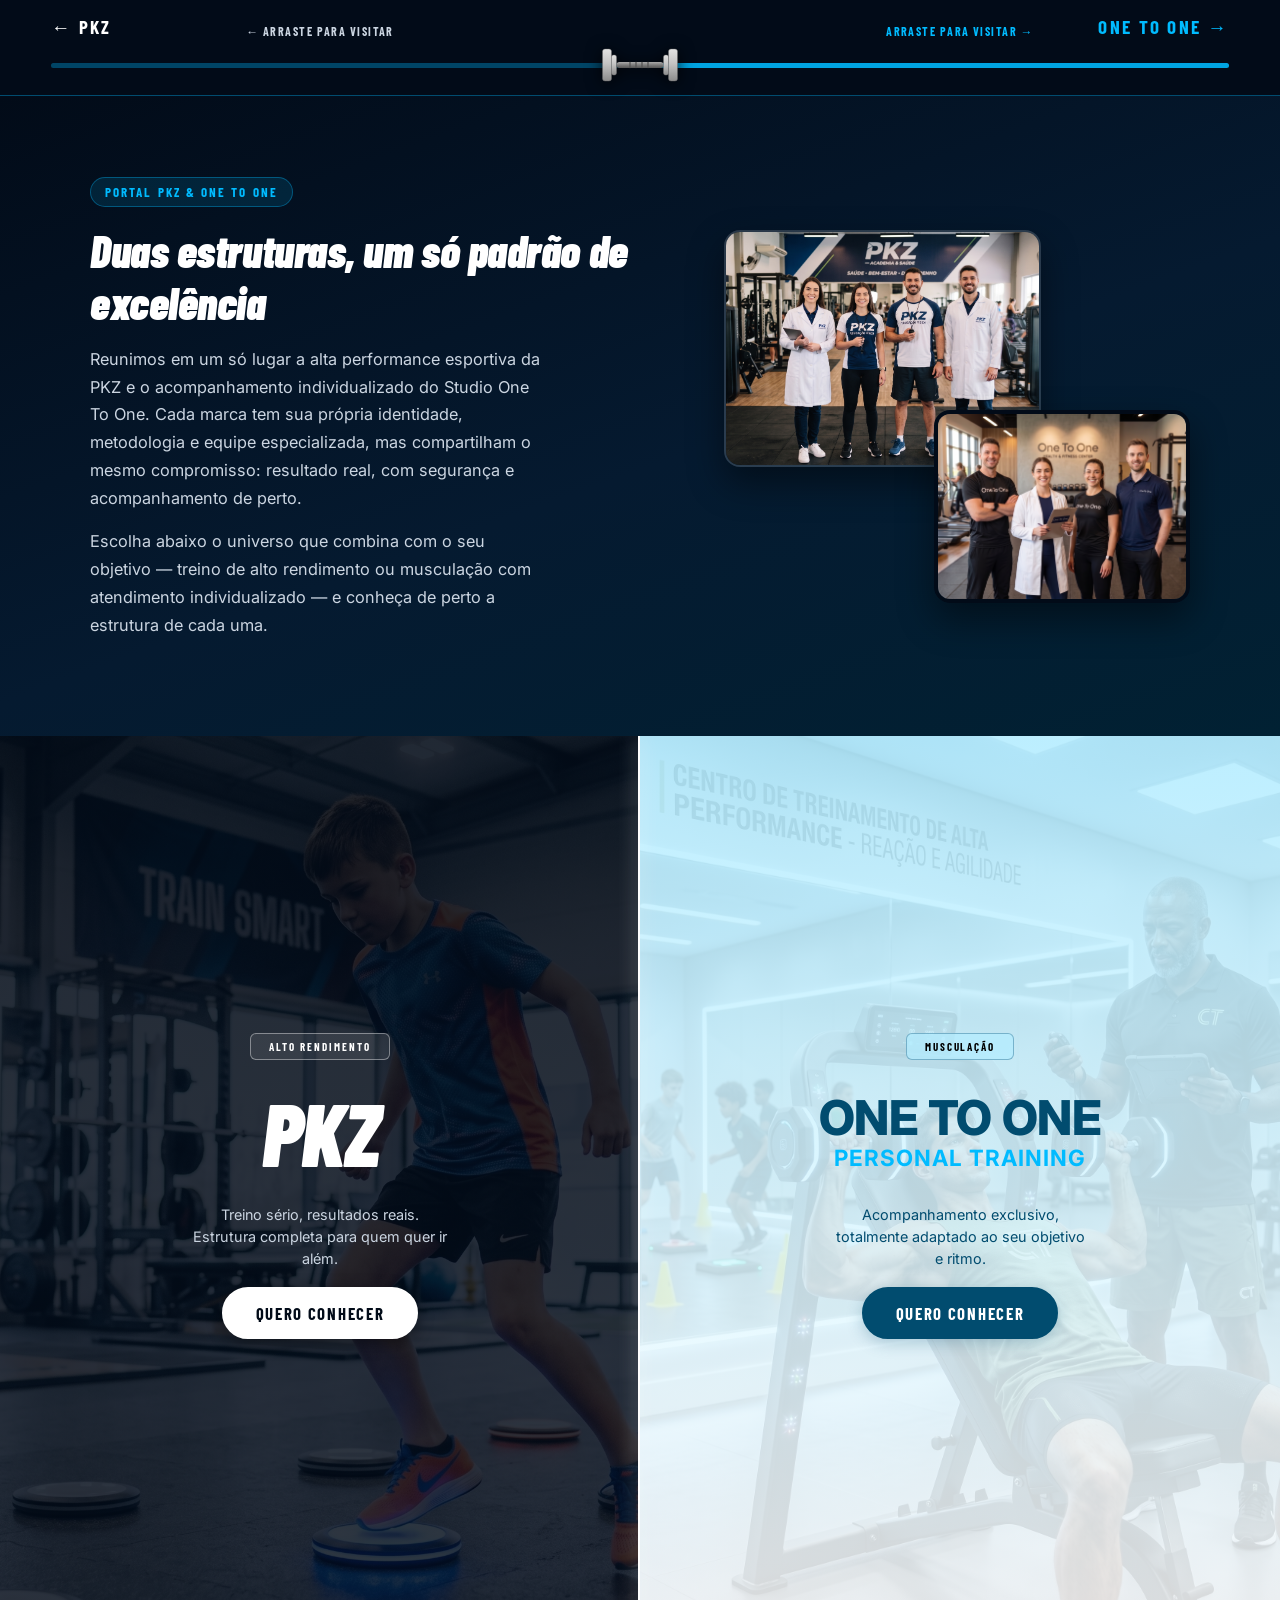
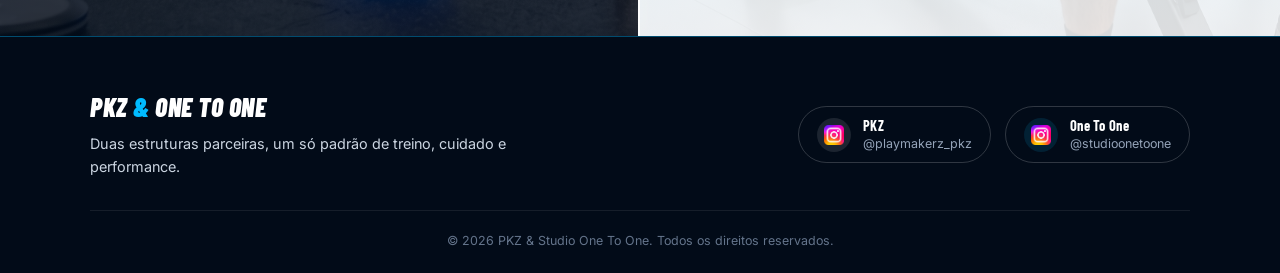
==== commit a571206d: "calendario" ====
--- a/index.html
+++ b/index.html
@@ -312,17 +312,13 @@
             aria-label="Instagram da PKZ (abre em nova aba)"
           >
             <span class="social-icon">
-              <svg
-                viewBox="0 0 24 24"
+              <img
+                src="Fotos/instagram-icon.png"
+                alt=""
                 width="20"
                 height="20"
-                fill="currentColor"
-                aria-hidden="true"
-              >
-                <path
-                  d="M12 2.2c3.14 0 3.5 0 4.75.07 1 .04 1.55.21 1.9.35.34.13.6.3.86.56.26.26.43.52.56.86.14.35.31.9.35 1.9.07 1.25.07 1.61.07 4.75s0 3.5-.07 4.75c-.04 1-.21 1.55-.35 1.9a2.3 2.3 0 0 1-.56.86 2.3 2.3 0 0 1-.86.56c-.35.14-.9.31-1.9.35-1.25.07-1.61.07-4.75.07s-3.5 0-4.75-.07c-1-.04-1.55-.21-1.9-.35a2.3 2.3 0 0 1-.86-.56 2.3 2.3 0 0 1-.56-.86c-.14-.35-.31-.9-.35-1.9C3.5 15.5 3.5 15.14 3.5 12s0-3.5.07-4.75c.04-1 .21-1.55.35-1.9.13-.34.3-.6.56-.86.26-.26.52-.43.86-.56.35-.14.9-.31 1.9-.35C8.5 2.2 8.86 2.2 12 2.2Zm0 1.8c-3.09 0-3.43 0-4.64.07-.94.04-1.45.2-1.79.33-.45.17-.77.38-1.1.72-.34.33-.55.65-.72 1.1-.13.34-.29.85-.33 1.79C3.3 8.57 3.3 8.91 3.3 12s0 3.43.07 4.64c.04.94.2 1.45.33 1.79.17.45.38.77.72 1.1.33.34.65.55 1.1.72.34.13.85.29 1.79.33 1.21.07 1.55.07 4.64.07s3.43 0 4.64-.07c.94-.04 1.45-.2 1.79-.33.45-.17.77-.38 1.1-.72.34-.33.55-.65.72-1.1.13-.34.29-.85.33-1.79.07-1.21.07-1.55.07-4.64s0-3.43-.07-4.64c-.04-.94-.2-1.45-.33-1.79a2.9 2.9 0 0 0-.72-1.1 2.9 2.9 0 0 0-1.1-.72c-.34-.13-.85-.29-1.79-.33C15.43 4 15.09 4 12 4Zm0 3.4a4.6 4.6 0 1 1 0 9.2 4.6 4.6 0 0 1 0-9.2Zm0 1.8a2.8 2.8 0 1 0 0 5.6 2.8 2.8 0 0 0 0-5.6Zm4.8-2.9a1.08 1.08 0 1 1 0 2.16 1.08 1.08 0 0 1 0-2.16Z"
-                />
-              </svg>
+                loading="lazy"
+              />
             </span>
             <span class="social-text">
               <strong>PKZ</strong>
@@ -338,17 +334,13 @@
             aria-label="Instagram do Studio One To One (abre em nova aba)"
           >
             <span class="social-icon">
-              <svg
-                viewBox="0 0 24 24"
+              <img
+                src="Fotos/instagram-icon.png"
+                alt=""
                 width="20"
                 height="20"
-                fill="currentColor"
-                aria-hidden="true"
-              >
-                <path
-                  d="M12 2.2c3.14 0 3.5 0 4.75.07 1 .04 1.55.21 1.9.35.34.13.6.3.86.56.26.26.43.52.56.86.14.35.31.9.35 1.9.07 1.25.07 1.61.07 4.75s0 3.5-.07 4.75c-.04 1-.21 1.55-.35 1.9a2.3 2.3 0 0 1-.56.86 2.3 2.3 0 0 1-.86.56c-.35.14-.9.31-1.9.35-1.25.07-1.61.07-4.75.07s-3.5 0-4.75-.07c-1-.04-1.55-.21-1.9-.35a2.3 2.3 0 0 1-.86-.56 2.3 2.3 0 0 1-.56-.86c-.14-.35-.31-.9-.35-1.9C3.5 15.5 3.5 15.14 3.5 12s0-3.5.07-4.75c.04-1 .21-1.55.35-1.9.13-.34.3-.6.56-.86.26-.26.52-.43.86-.56.35-.14.9-.31 1.9-.35C8.5 2.2 8.86 2.2 12 2.2Zm0 1.8c-3.09 0-3.43 0-4.64.07-.94.04-1.45.2-1.79.33-.45.17-.77.38-1.1.72-.34.33-.55.65-.72 1.1-.13.34-.29.85-.33 1.79C3.3 8.57 3.3 8.91 3.3 12s0 3.43.07 4.64c.04.94.2 1.45.33 1.79.17.45.38.77.72 1.1.33.34.65.55 1.1.72.34.13.85.29 1.79.33 1.21.07 1.55.07 4.64.07s3.43 0 4.64-.07c.94-.04 1.45-.2 1.79-.33.45-.17.77-.38 1.1-.72.34-.33.55-.65.72-1.1.13-.34.29-.85.33-1.79.07-1.21.07-1.55.07-4.64s0-3.43-.07-4.64c-.04-.94-.2-1.45-.33-1.79a2.9 2.9 0 0 0-.72-1.1 2.9 2.9 0 0 0-1.1-.72c-.34-.13-.85-.29-1.79-.33C15.43 4 15.09 4 12 4Zm0 3.4a4.6 4.6 0 1 1 0 9.2 4.6 4.6 0 0 1 0-9.2Zm0 1.8a2.8 2.8 0 1 0 0 5.6 2.8 2.8 0 0 0 0-5.6Zm4.8-2.9a1.08 1.08 0 1 1 0 2.16 1.08 1.08 0 0 1 0-2.16Z"
-                />
-              </svg>
+                loading="lazy"
+              />
             </span>
             <span class="social-text">
               <strong>One To One</strong>
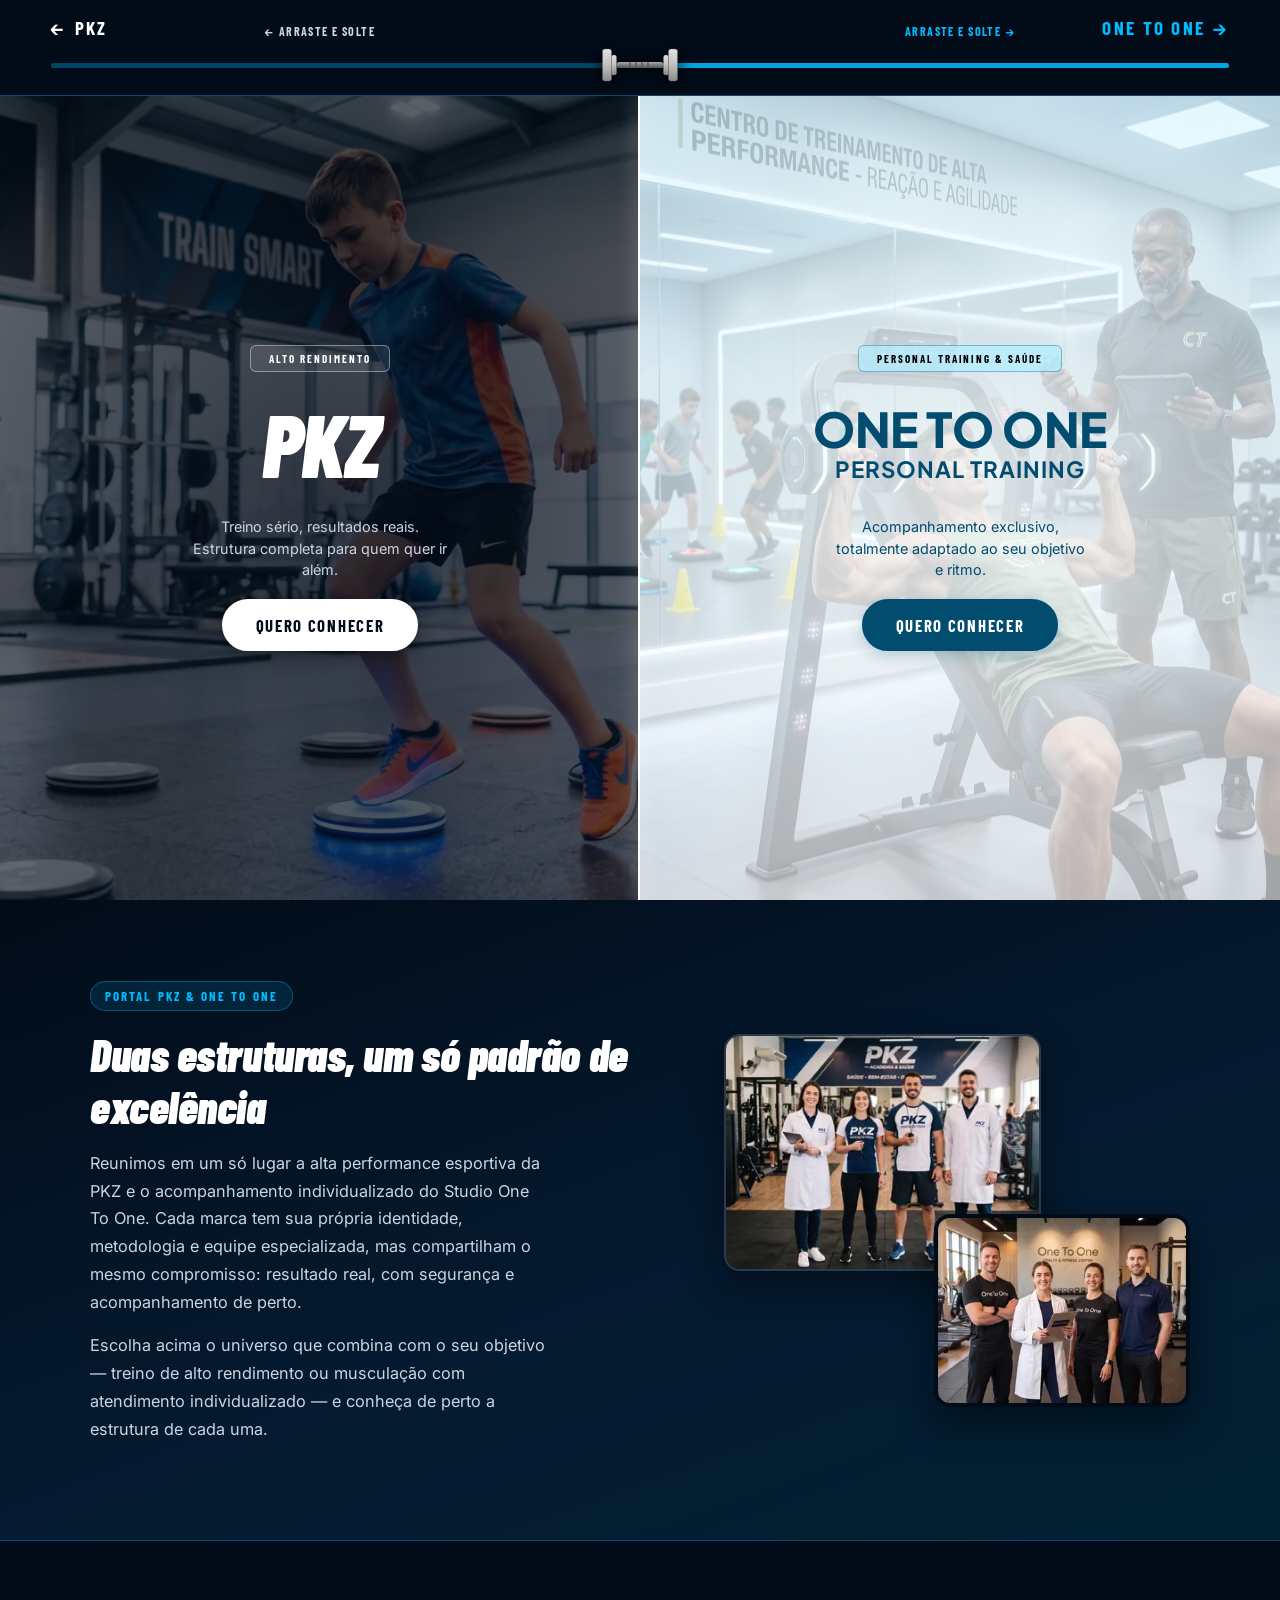
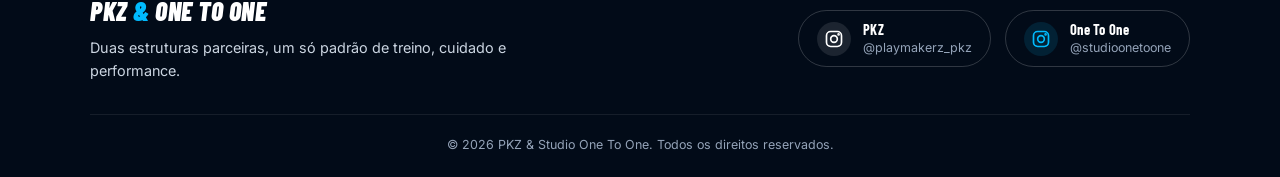
==== commit f61bddfc: "Revisão geral do site: UX, acessibilidade, SEO e conversão - Landing: painéis na primeira dobra, red" ====
--- a/index.html
+++ b/index.html
@@ -3,29 +3,44 @@
   <head>
     <meta charset="UTF-8" />
     <meta name="viewport" content="width=device-width, initial-scale=1.0" />
-    <title>PKZ & ONE TO ONE</title>
+    <title>PKZ Lab &amp; Studio One To One | Treino na Barra da Tijuca, RJ</title>
+    <meta
+      name="description"
+      content="PKZ Lab e Studio One To One: treino de alto rendimento e personal training com acompanhamento individual na Barra da Tijuca, Rio de Janeiro."
+    />
+    <meta property="og:type" content="website" />
+    <meta property="og:title" content="PKZ Lab &amp; Studio One To One | Treino na Barra da Tijuca, RJ" />
+    <meta
+      property="og:description"
+      content="PKZ Lab e Studio One To One: treino de alto rendimento e personal training com acompanhamento individual na Barra da Tijuca, Rio de Janeiro."
+    />
+    <meta property="og:locale" content="pt_BR" />
+    <meta name="theme-color" content="#020b18" />
+    <link rel="icon" href="favicon.svg" type="image/svg+xml" />
+    <link rel="preconnect" href="https://fonts.googleapis.com" />
+    <link rel="preconnect" href="https://fonts.gstatic.com" crossorigin />
     <link
-      href="https://fonts.googleapis.com/css2?family=Barlow+Condensed:ital,wght@0,700;0,900;1,900&family=Inter:wght@400;500;600&display=swap"
+      href="https://fonts.googleapis.com/css2?family=Barlow+Condensed:ital,wght@0,700;0,900;1,900&family=Inter:wght@400;500;600;700&family=Plus+Jakarta+Sans:wght@700;800&display=swap"
       rel="stylesheet"
     />
     <link rel="stylesheet" href="style.css" />
   </head>
   <body>
     <!-- ═══ BARRA COM HALTER (Header/Navegação) ═══ -->
-    <header role="banner" id="bar">
+    <header id="bar">
       <div id="drag-hint">
         <div class="hint-box pkz-box" id="hint-pkz-box">
-          <span class="hint-pkz">← arraste para visitar</span>
+          <span class="hint-pkz">← arraste e solte</span>
         </div>
         <div class="hint-box oto-box">
-          <span class="hint-oto">arraste para visitar →</span>
+          <span class="hint-oto">arraste e solte →</span>
         </div>
       </div>
 
       <!-- Nomes das empresas restaurados -->
       <div class="bar-labels">
-        <span class="bar-label pkz">← PKZ</span>
-        <span class="bar-label oto">ONE TO ONE →</span>
+        <a class="bar-label pkz" href="PKZ/indexPKZ.html">← PKZ</a>
+        <a class="bar-label oto" href="OneToOne/indexOTO.html">ONE TO ONE →</a>
       </div>
 
       <div id="track-area">
@@ -41,6 +56,7 @@
           aria-valuemin="0"
           aria-valuemax="100"
           aria-valuenow="50"
+          aria-valuetext="Centro"
           tabindex="0"
         >
           <svg
@@ -149,6 +165,55 @@
       </div>
     </header>
 
+    <!-- ═══ PAINÉIS (Conteúdo Principal) ═══ -->
+    <main id="stage">
+      <h1 class="visually-hidden">PKZ Lab e Studio One To One</h1>
+      <section id="pkz" aria-label="Universo PKZ">
+        <div class="p-inner">
+          <div class="tag">Alto Rendimento</div>
+          <div class="title-box">
+            <h2>PKZ</h2>
+          </div>
+          <p>
+            Treino sério, resultados reais. Estrutura completa para quem quer ir
+            além.
+          </p>
+
+          <!-- Botão CTA PKZ -->
+          <a
+            href="PKZ/indexPKZ.html"
+            class="cta-button pkz-btn"
+            id="btn-pkz-cta"
+            >Quero conhecer</a
+          >
+        </div>
+      </section>
+
+      <div id="div-line" aria-hidden="true"></div>
+
+      <section id="oto" aria-label="Universo One To One">
+        <div class="p-inner">
+          <div class="tag">Personal Training &amp; Saúde</div>
+          <div class="title-box">
+            <h2>ONE TO ONE</h2>
+            <div class="sub">Personal Training</div>
+          </div>
+          <p>
+            Acompanhamento exclusivo, totalmente adaptado ao seu objetivo e
+            ritmo.
+          </p>
+
+          <!-- Botão CTA ONE TO ONE -->
+          <a
+            href="OneToOne/indexOTO.html"
+            class="cta-button oto-btn"
+            id="btn-oto-cta"
+            >Quero conhecer</a
+          >
+        </div>
+      </section>
+    </main>
+
     <!-- ═══ APRESENTAÇÃO (Texto + Imagem) ═══ -->
     <section id="intro" aria-label="Apresentação">
       <div class="intro-inner">
@@ -163,76 +228,18 @@
             segurança e acompanhamento de perto.
           </p>
           <p>
-            Escolha abaixo o universo que combina com o seu objetivo — treino
+            Escolha acima o universo que combina com o seu objetivo — treino
             de alto rendimento ou musculação com atendimento individualizado —
             e conheça de perto a estrutura de cada uma.
           </p>
         </div>
 
         <div class="intro-media" aria-hidden="true">
-          <img
-            class="intro-photo photo-pkz"
-            src="PKZ/Fotos/EquipePKZ.webp"
-            alt=""
-            loading="lazy"
-          />
-          <img
-            class="intro-photo photo-oto"
-            src="OneToOne/Fotos/equipe.webp"
-            alt=""
-            loading="lazy"
-          />
+          <img class="intro-photo photo-pkz" src="PKZ/Fotos/EquipePKZ-800.webp" srcset="PKZ/Fotos/EquipePKZ-480.webp 480w, PKZ/Fotos/EquipePKZ-800.webp 800w, PKZ/Fotos/EquipePKZ-1280.webp 1280w" sizes="(max-width: 860px) 290px, 320px" alt="" width="2760" height="1504" decoding="async" loading="lazy" />
+          <img class="intro-photo photo-oto" src="OneToOne/Fotos/equipe-800.webp" srcset="OneToOne/Fotos/equipe-480.webp 480w, OneToOne/Fotos/equipe-800.webp 800w, OneToOne/Fotos/equipe-1280.webp 1280w" sizes="(max-width: 860px) 235px, 260px" alt="" width="2760" height="1504" decoding="async" loading="lazy" />
         </div>
       </div>
     </section>
-
-    <!-- ═══ PAINÉIS (Conteúdo Principal) ═══ -->
-    <main role="main" id="stage">
-      <section id="pkz" aria-label="Universo PKZ">
-        <div class="p-inner">
-          <div class="tag">Alto Rendimento</div>
-          <div class="title-box">
-            <h1>PKZ</h1>
-          </div>
-          <p>
-            Treino sério, resultados reais. Estrutura completa para quem quer ir
-            além.
-          </p>
-
-          <!-- Botão CTA PKZ -->
-          <a
-            href="PKZ/indexPKZ.html"
-            class="cta-button pkz-btn"
-            id="btn-pkz-cta"
-            >Quero conhecer</a
-          >
-        </div>
-      </section>
-
-      <div id="div-line" aria-hidden="true"></div>
-
-      <section id="oto" aria-label="Universo One To One">
-        <div class="p-inner">
-          <div class="tag">Musculação</div>
-          <div class="title-box">
-            <h1>ONE TO ONE</h1>
-            <div class="sub">Personal Training</div>
-          </div>
-          <p>
-            Acompanhamento exclusivo, totalmente adaptado ao seu objetivo e
-            ritmo.
-          </p>
-
-          <!-- Botão CTA ONE TO ONE -->
-          <a
-            href="OneToOne/indexOTO.html"
-            class="cta-button oto-btn"
-            id="btn-oto-cta"
-            >Quero conhecer</a
-          >
-        </div>
-      </section>
-    </main>
 
     <div class="arrow-hint l" id="arr-l" aria-hidden="true">
       <svg
@@ -287,9 +294,17 @@
       </svg>
     </div>
 
-    <div id="redir" role="status" aria-live="polite">
+    <div
+      id="redir"
+      hidden
+      role="dialog"
+      aria-modal="true"
+      aria-labelledby="redir-name"
+      aria-describedby="redir-sub"
+    >
       <h2 id="redir-name">PKZ</h2>
       <small id="redir-sub">redirecionando...</small>
+      <button type="button" id="redir-cancel">Cancelar</button>
     </div>
 
     <!-- ═══ FOOTER ═══ -->
@@ -312,13 +327,7 @@
             aria-label="Instagram da PKZ (abre em nova aba)"
           >
             <span class="social-icon">
-              <img
-                src="Fotos/instagram-icon.png"
-                alt=""
-                width="20"
-                height="20"
-                loading="lazy"
-              />
+              <svg width="20" height="20" viewBox="0 0 24 24" fill="none" stroke="currentColor" stroke-width="2" stroke-linecap="round" stroke-linejoin="round" aria-hidden="true" focusable="false"><rect x="3" y="3" width="18" height="18" rx="5"></rect><circle cx="12" cy="12" r="4"></circle><circle cx="17.5" cy="6.5" r="0.6" fill="currentColor"></circle></svg>
             </span>
             <span class="social-text">
               <strong>PKZ</strong>
@@ -334,13 +343,7 @@
             aria-label="Instagram do Studio One To One (abre em nova aba)"
           >
             <span class="social-icon">
-              <img
-                src="Fotos/instagram-icon.png"
-                alt=""
-                width="20"
-                height="20"
-                loading="lazy"
-              />
+              <svg width="20" height="20" viewBox="0 0 24 24" fill="none" stroke="currentColor" stroke-width="2" stroke-linecap="round" stroke-linejoin="round" aria-hidden="true" focusable="false"><rect x="3" y="3" width="18" height="18" rx="5"></rect><circle cx="12" cy="12" r="4"></circle><circle cx="17.5" cy="6.5" r="0.6" fill="currentColor"></circle></svg>
             </span>
             <span class="social-text">
               <strong>One To One</strong>
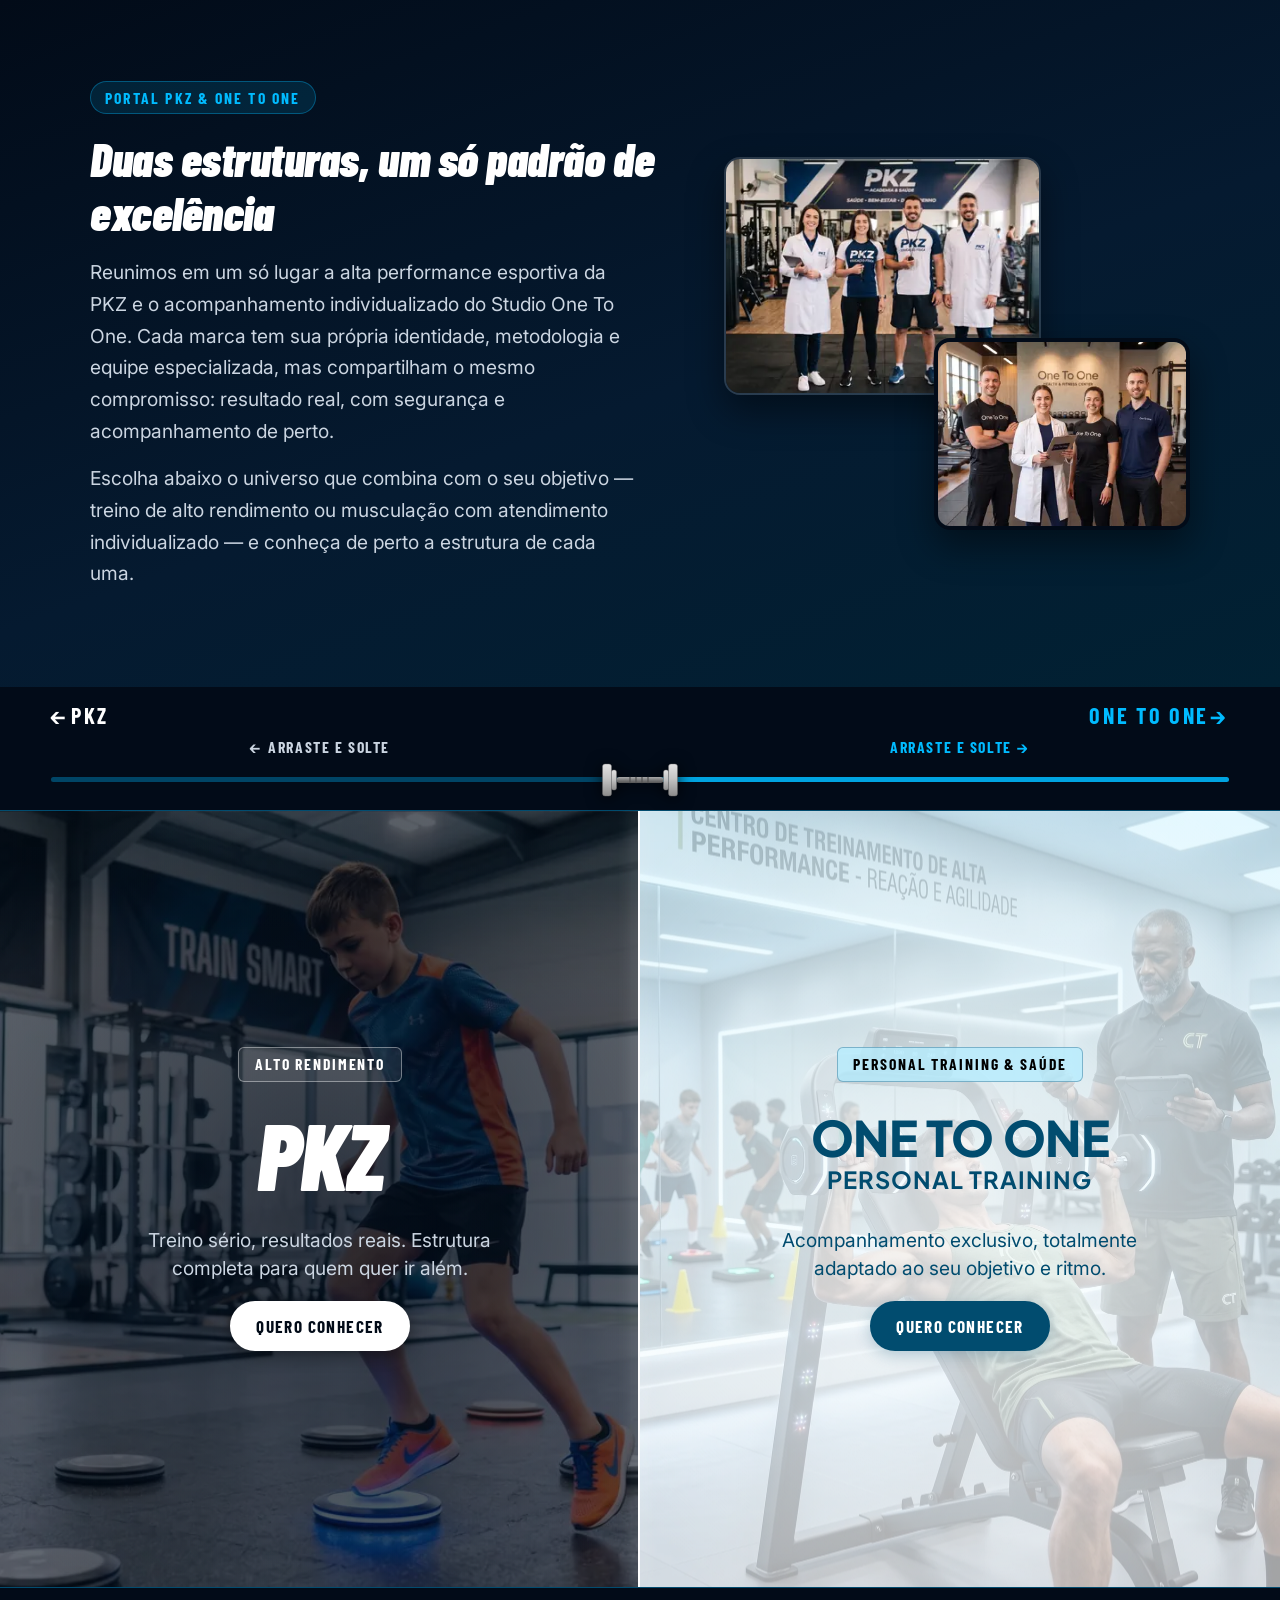
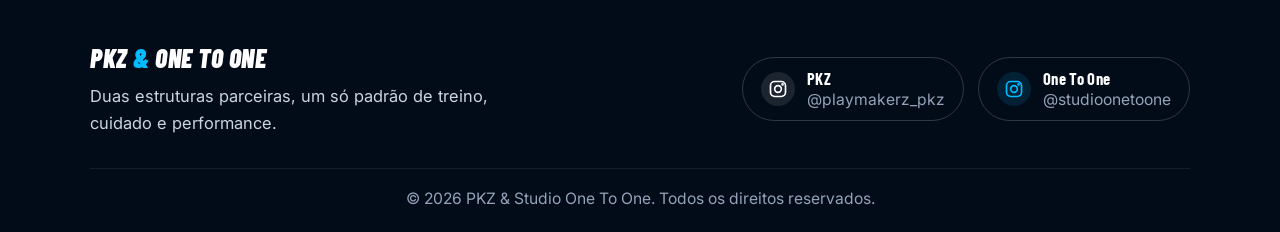
==== commit 84160ca3: "Landing: explicação primeiro, portal abaixo e acessibilidade - A apresentação passa a vir antes; a b" ====
--- a/index.html
+++ b/index.html
@@ -26,220 +26,228 @@
     <link rel="stylesheet" href="style.css" />
   </head>
   <body>
-    <!-- ═══ BARRA COM HALTER (Header/Navegação) ═══ -->
-    <header id="bar">
-      <div id="drag-hint">
-        <div class="hint-box pkz-box" id="hint-pkz-box">
-          <span class="hint-pkz">← arraste e solte</span>
-        </div>
-        <div class="hint-box oto-box">
-          <span class="hint-oto">arraste e solte →</span>
-        </div>
-      </div>
-
-      <!-- Nomes das empresas restaurados -->
-      <div class="bar-labels">
-        <a class="bar-label pkz" href="PKZ/indexPKZ.html">← PKZ</a>
-        <a class="bar-label oto" href="OneToOne/indexOTO.html">ONE TO ONE →</a>
-      </div>
-
-      <div id="track-area">
-        <div id="track">
-          <div id="fill-l"></div>
-          <div id="fill-r"></div>
-        </div>
-
-        <div
-          id="handle"
-          role="slider"
-          aria-label="Seletor de marcas PKZ e One To One"
-          aria-valuemin="0"
-          aria-valuemax="100"
-          aria-valuenow="50"
-          aria-valuetext="Centro"
-          tabindex="0"
-        >
-          <svg
-            viewBox="0 0 76 36"
-            xmlns="http://www.w3.org/2000/svg"
-            aria-hidden="true"
-          >
-            <defs>
-              <linearGradient id="pg" x1="0" y1="0" x2="0" y2="1">
-                <stop offset="0%" stop-color="#e2e2e2" />
-                <stop offset="45%" stop-color="#c4c4c4" />
-                <stop offset="100%" stop-color="#8c8c8c" />
-              </linearGradient>
-              <linearGradient id="bg" x1="0" y1="0" x2="0" y2="1">
-                <stop offset="0%" stop-color="#aaa" />
-                <stop offset="55%" stop-color="#777" />
-                <stop offset="100%" stop-color="#555" />
-              </linearGradient>
-            </defs>
-            <rect
-              x="0.5"
-              y="2"
-              width="9"
-              height="32"
-              rx="2.5"
-              fill="url(#pg)"
-              stroke="#666"
-              stroke-width="0.4"
-            />
-            <rect
-              x="9.5"
-              y="8"
-              width="5"
-              height="20"
-              rx="2"
-              fill="url(#pg)"
-              stroke="#777"
-              stroke-width="0.4"
-            />
-            <rect
-              x="14.5"
-              y="15"
-              width="47"
-              height="6"
-              rx="3"
-              fill="url(#bg)"
-            />
-            <line
-              x1="28"
-              y1="15.5"
-              x2="28"
-              y2="20.5"
-              stroke="#555"
-              stroke-width="1.3"
-              stroke-linecap="round"
-            />
-            <line
-              x1="34"
-              y1="15.5"
-              x2="34"
-              y2="20.5"
-              stroke="#555"
-              stroke-width="1.3"
-              stroke-linecap="round"
-            />
-            <line
-              x1="40"
-              y1="15.5"
-              x2="40"
-              y2="20.5"
-              stroke="#555"
-              stroke-width="1.3"
-              stroke-linecap="round"
-            />
-            <line
-              x1="46"
-              y1="15.5"
-              x2="46"
-              y2="20.5"
-              stroke="#555"
-              stroke-width="1.3"
-              stroke-linecap="round"
-            />
-            <rect
-              x="61.5"
-              y="8"
-              width="5"
-              height="20"
-              rx="2"
-              fill="url(#pg)"
-              stroke="#777"
-              stroke-width="0.4"
-            />
-            <rect
-              x="66.5"
-              y="2"
-              width="9"
-              height="32"
-              rx="2.5"
-              fill="url(#pg)"
-              stroke="#666"
-              stroke-width="0.4"
-            />
-          </svg>
-        </div>
-      </div>
-    </header>
-
-    <!-- ═══ PAINÉIS (Conteúdo Principal) ═══ -->
-    <main id="stage">
-      <h1 class="visually-hidden">PKZ Lab e Studio One To One</h1>
-      <section id="pkz" aria-label="Universo PKZ">
-        <div class="p-inner">
-          <div class="tag">Alto Rendimento</div>
-          <div class="title-box">
-            <h2>PKZ</h2>
-          </div>
-          <p>
-            Treino sério, resultados reais. Estrutura completa para quem quer ir
-            além.
+    <main>
+      <!-- ═══ APRESENTAÇÃO (Texto + Imagem) ═══ -->
+      <section id="intro" aria-label="Apresentação">
+        <div class="intro-inner">
+          <div class="intro-text">
+            <span class="intro-tag">Portal PKZ &amp; One To One</span>
+            <h1>Duas estruturas, um só padrão de excelência</h1>
+            <p>
+              Reunimos em um só lugar a alta performance esportiva da PKZ e o
+              acompanhamento individualizado do Studio One To One. Cada marca
+              tem sua própria identidade, metodologia e equipe especializada,
+              mas compartilham o mesmo compromisso: resultado real, com
+              segurança e acompanhamento de perto.
+            </p>
+            <p>
+              Escolha abaixo o universo que combina com o seu objetivo — treino
+              de alto rendimento ou musculação com atendimento individualizado —
+              e conheça de perto a estrutura de cada uma.
+            </p>
+          </div>
+
+          <div class="intro-media" aria-hidden="true">
+            <img class="intro-photo photo-pkz" src="PKZ/Fotos/EquipePKZ-800.webp" srcset="PKZ/Fotos/EquipePKZ-480.webp 480w, PKZ/Fotos/EquipePKZ-800.webp 800w, PKZ/Fotos/EquipePKZ-1280.webp 1280w" sizes="(max-width: 860px) 290px, 320px" alt="" width="2760" height="1504" decoding="async" loading="lazy" />
+            <img class="intro-photo photo-oto" src="OneToOne/Fotos/equipe-800.webp" srcset="OneToOne/Fotos/equipe-480.webp 480w, OneToOne/Fotos/equipe-800.webp 800w, OneToOne/Fotos/equipe-1280.webp 1280w" sizes="(max-width: 860px) 235px, 260px" alt="" width="2760" height="1504" decoding="async" loading="lazy" />
+          </div>
+        </div>
+      </section>
+
+      <!-- ═══ ESCOLHA SEU UNIVERSO: barra do halter + painéis ═══ -->
+      <section id="portal" aria-label="Escolha seu universo">
+        <div id="bar">
+          <div id="drag-hint">
+            <div class="hint-box pkz-box" id="hint-pkz-box">
+              <span class="hint-pkz">← arraste e solte</span>
+            </div>
+            <div class="hint-box oto-box">
+              <span class="hint-oto">arraste e solte →</span>
+            </div>
+          </div>
+
+          <!-- Nomes das empresas restaurados -->
+          <div class="bar-labels">
+            <a class="bar-label pkz" href="PKZ/indexPKZ.html"><span aria-hidden="true">← </span>PKZ</a>
+            <a class="bar-label oto" href="OneToOne/indexOTO.html">ONE TO ONE<span aria-hidden="true"> →</span></a>
+          </div>
+
+          <p id="handle-help" class="visually-hidden">
+            Use as setas para mover. Em uma das pontas, pressione Enter ou
+            Espaço para entrar.
           </p>
 
-          <!-- Botão CTA PKZ -->
-          <a
-            href="PKZ/indexPKZ.html"
-            class="cta-button pkz-btn"
-            id="btn-pkz-cta"
-            >Quero conhecer</a
-          >
-        </div>
-      </section>
-
-      <div id="div-line" aria-hidden="true"></div>
-
-      <section id="oto" aria-label="Universo One To One">
-        <div class="p-inner">
-          <div class="tag">Personal Training &amp; Saúde</div>
-          <div class="title-box">
-            <h2>ONE TO ONE</h2>
-            <div class="sub">Personal Training</div>
-          </div>
-          <p>
-            Acompanhamento exclusivo, totalmente adaptado ao seu objetivo e
-            ritmo.
-          </p>
-
-          <!-- Botão CTA ONE TO ONE -->
-          <a
-            href="OneToOne/indexOTO.html"
-            class="cta-button oto-btn"
-            id="btn-oto-cta"
-            >Quero conhecer</a
-          >
+          <div id="track-area">
+            <div id="track">
+              <div id="fill-l"></div>
+              <div id="fill-r"></div>
+            </div>
+
+            <div
+              id="handle"
+              role="slider"
+              aria-label="Seletor de marcas PKZ e One To One"
+              aria-valuemin="0"
+              aria-valuemax="100"
+              aria-valuenow="50"
+              aria-valuetext="Centro"
+              aria-describedby="handle-help"
+              tabindex="0"
+            >
+              <svg
+                viewBox="0 0 76 36"
+                xmlns="http://www.w3.org/2000/svg"
+                aria-hidden="true"
+              >
+                <defs>
+                  <linearGradient id="pg" x1="0" y1="0" x2="0" y2="1">
+                    <stop offset="0%" stop-color="#e2e2e2" />
+                    <stop offset="45%" stop-color="#c4c4c4" />
+                    <stop offset="100%" stop-color="#8c8c8c" />
+                  </linearGradient>
+                  <linearGradient id="bg" x1="0" y1="0" x2="0" y2="1">
+                    <stop offset="0%" stop-color="#aaa" />
+                    <stop offset="55%" stop-color="#777" />
+                    <stop offset="100%" stop-color="#555" />
+                  </linearGradient>
+                </defs>
+                <rect
+                  x="0.5"
+                  y="2"
+                  width="9"
+                  height="32"
+                  rx="2.5"
+                  fill="url(#pg)"
+                  stroke="#666"
+                  stroke-width="0.4"
+                />
+                <rect
+                  x="9.5"
+                  y="8"
+                  width="5"
+                  height="20"
+                  rx="2"
+                  fill="url(#pg)"
+                  stroke="#777"
+                  stroke-width="0.4"
+                />
+                <rect
+                  x="14.5"
+                  y="15"
+                  width="47"
+                  height="6"
+                  rx="3"
+                  fill="url(#bg)"
+                />
+                <line
+                  x1="28"
+                  y1="15.5"
+                  x2="28"
+                  y2="20.5"
+                  stroke="#555"
+                  stroke-width="1.3"
+                  stroke-linecap="round"
+                />
+                <line
+                  x1="34"
+                  y1="15.5"
+                  x2="34"
+                  y2="20.5"
+                  stroke="#555"
+                  stroke-width="1.3"
+                  stroke-linecap="round"
+                />
+                <line
+                  x1="40"
+                  y1="15.5"
+                  x2="40"
+                  y2="20.5"
+                  stroke="#555"
+                  stroke-width="1.3"
+                  stroke-linecap="round"
+                />
+                <line
+                  x1="46"
+                  y1="15.5"
+                  x2="46"
+                  y2="20.5"
+                  stroke="#555"
+                  stroke-width="1.3"
+                  stroke-linecap="round"
+                />
+                <rect
+                  x="61.5"
+                  y="8"
+                  width="5"
+                  height="20"
+                  rx="2"
+                  fill="url(#pg)"
+                  stroke="#777"
+                  stroke-width="0.4"
+                />
+                <rect
+                  x="66.5"
+                  y="2"
+                  width="9"
+                  height="32"
+                  rx="2.5"
+                  fill="url(#pg)"
+                  stroke="#666"
+                  stroke-width="0.4"
+                />
+              </svg>
+            </div>
+          </div>
+        </div>
+
+        <div id="stage">
+          <section id="pkz" aria-label="Universo PKZ">
+            <div class="p-inner">
+              <div class="tag">Alto Rendimento</div>
+              <div class="title-box">
+                <h2>PKZ</h2>
+              </div>
+              <p>
+                Treino sério, resultados reais. Estrutura completa para quem quer ir
+                além.
+              </p>
+
+              <!-- Botão CTA PKZ -->
+              <a
+                href="PKZ/indexPKZ.html"
+                class="cta-button pkz-btn"
+                id="btn-pkz-cta"
+                >Quero conhecer</a
+              >
+            </div>
+          </section>
+
+          <div id="div-line" aria-hidden="true"></div>
+
+          <section id="oto" aria-label="Universo One To One">
+            <div class="p-inner">
+              <div class="tag">Personal Training &amp; Saúde</div>
+              <div class="title-box">
+                <h2>ONE TO ONE</h2>
+                <div class="sub">Personal Training</div>
+              </div>
+              <p>
+                Acompanhamento exclusivo, totalmente adaptado ao seu objetivo e
+                ritmo.
+              </p>
+
+              <!-- Botão CTA ONE TO ONE -->
+              <a
+                href="OneToOne/indexOTO.html"
+                class="cta-button oto-btn"
+                id="btn-oto-cta"
+                >Quero conhecer</a
+              >
+            </div>
+          </section>
         </div>
       </section>
     </main>
-
-    <!-- ═══ APRESENTAÇÃO (Texto + Imagem) ═══ -->
-    <section id="intro" aria-label="Apresentação">
-      <div class="intro-inner">
-        <div class="intro-text">
-          <span class="intro-tag">Portal PKZ &amp; One To One</span>
-          <h2>Duas estruturas, um só padrão de excelência</h2>
-          <p>
-            Reunimos em um só lugar a alta performance esportiva da PKZ e o
-            acompanhamento individualizado do Studio One To One. Cada marca
-            tem sua própria identidade, metodologia e equipe especializada,
-            mas compartilham o mesmo compromisso: resultado real, com
-            segurança e acompanhamento de perto.
-          </p>
-          <p>
-            Escolha acima o universo que combina com o seu objetivo — treino
-            de alto rendimento ou musculação com atendimento individualizado —
-            e conheça de perto a estrutura de cada uma.
-          </p>
-        </div>
-
-        <div class="intro-media" aria-hidden="true">
-          <img class="intro-photo photo-pkz" src="PKZ/Fotos/EquipePKZ-800.webp" srcset="PKZ/Fotos/EquipePKZ-480.webp 480w, PKZ/Fotos/EquipePKZ-800.webp 800w, PKZ/Fotos/EquipePKZ-1280.webp 1280w" sizes="(max-width: 860px) 290px, 320px" alt="" width="2760" height="1504" decoding="async" loading="lazy" />
-          <img class="intro-photo photo-oto" src="OneToOne/Fotos/equipe-800.webp" srcset="OneToOne/Fotos/equipe-480.webp 480w, OneToOne/Fotos/equipe-800.webp 800w, OneToOne/Fotos/equipe-1280.webp 1280w" sizes="(max-width: 860px) 235px, 260px" alt="" width="2760" height="1504" decoding="async" loading="lazy" />
-        </div>
-      </div>
-    </section>
 
     <div class="arrow-hint l" id="arr-l" aria-hidden="true">
       <svg
@@ -324,7 +332,7 @@
             href="https://www.instagram.com/playmakerz_pkz/"
             target="_blank"
             rel="noopener noreferrer"
-            aria-label="Instagram da PKZ (abre em nova aba)"
+            aria-label="PKZ @playmakerz_pkz, Instagram (abre em nova aba)"
           >
             <span class="social-icon">
               <svg width="20" height="20" viewBox="0 0 24 24" fill="none" stroke="currentColor" stroke-width="2" stroke-linecap="round" stroke-linejoin="round" aria-hidden="true" focusable="false"><rect x="3" y="3" width="18" height="18" rx="5"></rect><circle cx="12" cy="12" r="4"></circle><circle cx="17.5" cy="6.5" r="0.6" fill="currentColor"></circle></svg>
@@ -340,7 +348,7 @@
             href="https://www.instagram.com/studioonetoone/"
             target="_blank"
             rel="noopener noreferrer"
-            aria-label="Instagram do Studio One To One (abre em nova aba)"
+            aria-label="One To One @studioonetoone, Instagram (abre em nova aba)"
           >
             <span class="social-icon">
               <svg width="20" height="20" viewBox="0 0 24 24" fill="none" stroke="currentColor" stroke-width="2" stroke-linecap="round" stroke-linejoin="round" aria-hidden="true" focusable="false"><rect x="3" y="3" width="18" height="18" rx="5"></rect><circle cx="12" cy="12" r="4"></circle><circle cx="17.5" cy="6.5" r="0.6" fill="currentColor"></circle></svg>
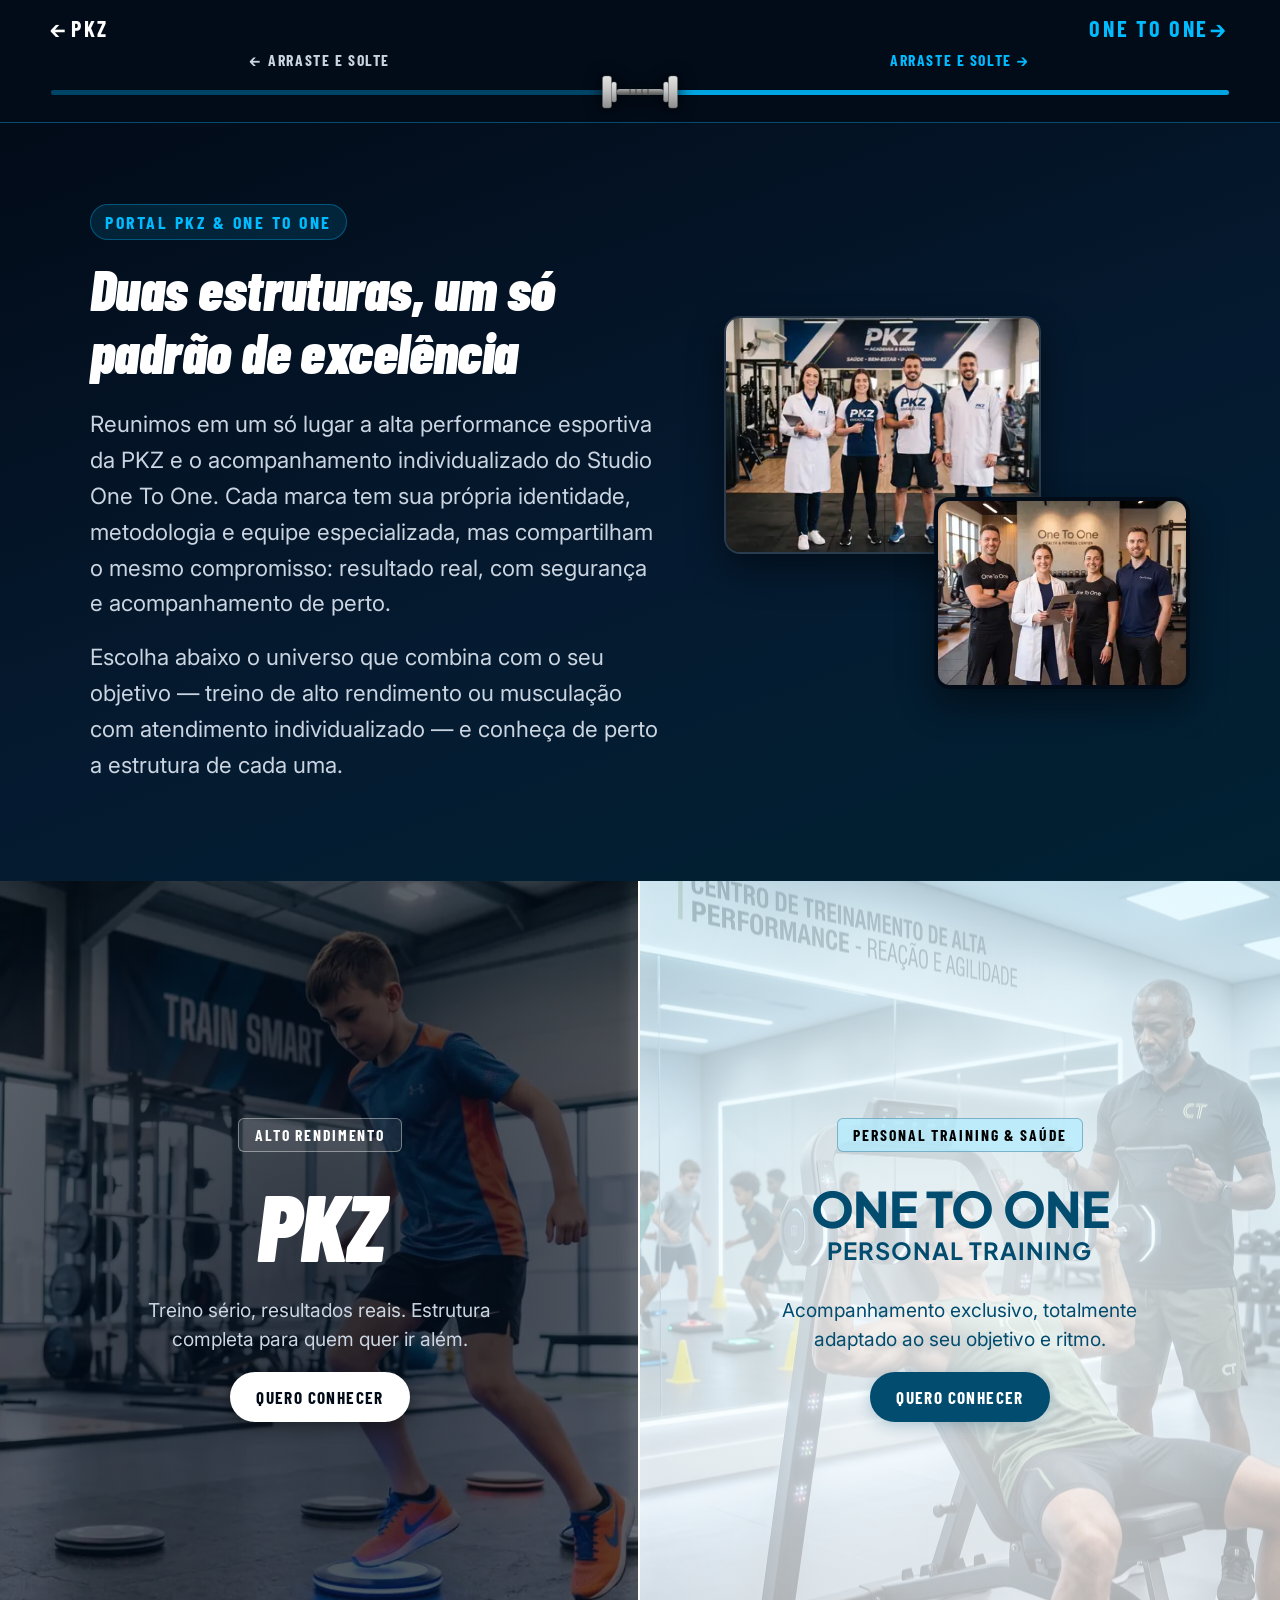
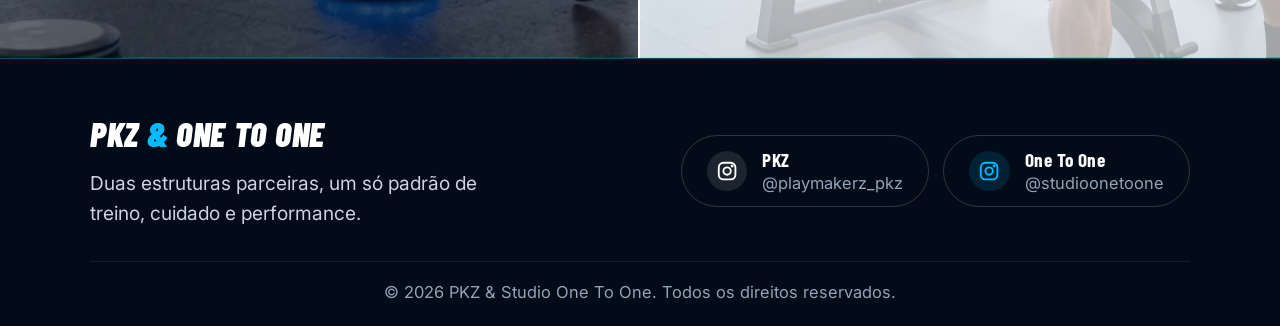
==== commit 0d03ece1: "Landing: halter fixo no topo, textos da apresentação e do rodapé maiores - A barra do halter volta a" ====
--- a/index.html
+++ b/index.html
@@ -26,6 +26,150 @@
     <link rel="stylesheet" href="style.css" />
   </head>
   <body>
+    <header id="bar">
+      <div id="drag-hint">
+        <div class="hint-box pkz-box" id="hint-pkz-box">
+          <span class="hint-pkz">← arraste e solte</span>
+        </div>
+        <div class="hint-box oto-box">
+          <span class="hint-oto">arraste e solte →</span>
+        </div>
+      </div>
+
+      <!-- Nomes das empresas restaurados -->
+      <div class="bar-labels">
+        <a class="bar-label pkz" href="PKZ/indexPKZ.html"><span aria-hidden="true">← </span>PKZ</a>
+        <a class="bar-label oto" href="OneToOne/indexOTO.html">ONE TO ONE<span aria-hidden="true"> →</span></a>
+      </div>
+
+      <p id="handle-help" class="visually-hidden">
+        Use as setas para mover. Em uma das pontas, pressione Enter ou
+        Espaço para entrar.
+      </p>
+
+      <div id="track-area">
+        <div id="track">
+          <div id="fill-l"></div>
+          <div id="fill-r"></div>
+        </div>
+
+        <div
+          id="handle"
+          role="slider"
+          aria-label="Seletor de marcas PKZ e One To One"
+          aria-valuemin="0"
+          aria-valuemax="100"
+          aria-valuenow="50"
+          aria-valuetext="Centro"
+          aria-describedby="handle-help"
+          tabindex="0"
+        >
+          <svg
+            viewBox="0 0 76 36"
+            xmlns="http://www.w3.org/2000/svg"
+            aria-hidden="true"
+          >
+            <defs>
+              <linearGradient id="pg" x1="0" y1="0" x2="0" y2="1">
+                <stop offset="0%" stop-color="#e2e2e2" />
+                <stop offset="45%" stop-color="#c4c4c4" />
+                <stop offset="100%" stop-color="#8c8c8c" />
+              </linearGradient>
+              <linearGradient id="bg" x1="0" y1="0" x2="0" y2="1">
+                <stop offset="0%" stop-color="#aaa" />
+                <stop offset="55%" stop-color="#777" />
+                <stop offset="100%" stop-color="#555" />
+              </linearGradient>
+            </defs>
+            <rect
+              x="0.5"
+              y="2"
+              width="9"
+              height="32"
+              rx="2.5"
+              fill="url(#pg)"
+              stroke="#666"
+              stroke-width="0.4"
+            />
+            <rect
+              x="9.5"
+              y="8"
+              width="5"
+              height="20"
+              rx="2"
+              fill="url(#pg)"
+              stroke="#777"
+              stroke-width="0.4"
+            />
+            <rect
+              x="14.5"
+              y="15"
+              width="47"
+              height="6"
+              rx="3"
+              fill="url(#bg)"
+            />
+            <line
+              x1="28"
+              y1="15.5"
+              x2="28"
+              y2="20.5"
+              stroke="#555"
+              stroke-width="1.3"
+              stroke-linecap="round"
+            />
+            <line
+              x1="34"
+              y1="15.5"
+              x2="34"
+              y2="20.5"
+              stroke="#555"
+              stroke-width="1.3"
+              stroke-linecap="round"
+            />
+            <line
+              x1="40"
+              y1="15.5"
+              x2="40"
+              y2="20.5"
+              stroke="#555"
+              stroke-width="1.3"
+              stroke-linecap="round"
+            />
+            <line
+              x1="46"
+              y1="15.5"
+              x2="46"
+              y2="20.5"
+              stroke="#555"
+              stroke-width="1.3"
+              stroke-linecap="round"
+            />
+            <rect
+              x="61.5"
+              y="8"
+              width="5"
+              height="20"
+              rx="2"
+              fill="url(#pg)"
+              stroke="#777"
+              stroke-width="0.4"
+            />
+            <rect
+              x="66.5"
+              y="2"
+              width="9"
+              height="32"
+              rx="2.5"
+              fill="url(#pg)"
+              stroke="#666"
+              stroke-width="0.4"
+            />
+          </svg>
+        </div>
+      </div>
+    </header>
+
     <main>
       <!-- ═══ APRESENTAÇÃO (Texto + Imagem) ═══ -->
       <section id="intro" aria-label="Apresentação">
@@ -56,150 +200,6 @@
 
       <!-- ═══ ESCOLHA SEU UNIVERSO: barra do halter + painéis ═══ -->
       <section id="portal" aria-label="Escolha seu universo">
-        <div id="bar">
-          <div id="drag-hint">
-            <div class="hint-box pkz-box" id="hint-pkz-box">
-              <span class="hint-pkz">← arraste e solte</span>
-            </div>
-            <div class="hint-box oto-box">
-              <span class="hint-oto">arraste e solte →</span>
-            </div>
-          </div>
-
-          <!-- Nomes das empresas restaurados -->
-          <div class="bar-labels">
-            <a class="bar-label pkz" href="PKZ/indexPKZ.html"><span aria-hidden="true">← </span>PKZ</a>
-            <a class="bar-label oto" href="OneToOne/indexOTO.html">ONE TO ONE<span aria-hidden="true"> →</span></a>
-          </div>
-
-          <p id="handle-help" class="visually-hidden">
-            Use as setas para mover. Em uma das pontas, pressione Enter ou
-            Espaço para entrar.
-          </p>
-
-          <div id="track-area">
-            <div id="track">
-              <div id="fill-l"></div>
-              <div id="fill-r"></div>
-            </div>
-
-            <div
-              id="handle"
-              role="slider"
-              aria-label="Seletor de marcas PKZ e One To One"
-              aria-valuemin="0"
-              aria-valuemax="100"
-              aria-valuenow="50"
-              aria-valuetext="Centro"
-              aria-describedby="handle-help"
-              tabindex="0"
-            >
-              <svg
-                viewBox="0 0 76 36"
-                xmlns="http://www.w3.org/2000/svg"
-                aria-hidden="true"
-              >
-                <defs>
-                  <linearGradient id="pg" x1="0" y1="0" x2="0" y2="1">
-                    <stop offset="0%" stop-color="#e2e2e2" />
-                    <stop offset="45%" stop-color="#c4c4c4" />
-                    <stop offset="100%" stop-color="#8c8c8c" />
-                  </linearGradient>
-                  <linearGradient id="bg" x1="0" y1="0" x2="0" y2="1">
-                    <stop offset="0%" stop-color="#aaa" />
-                    <stop offset="55%" stop-color="#777" />
-                    <stop offset="100%" stop-color="#555" />
-                  </linearGradient>
-                </defs>
-                <rect
-                  x="0.5"
-                  y="2"
-                  width="9"
-                  height="32"
-                  rx="2.5"
-                  fill="url(#pg)"
-                  stroke="#666"
-                  stroke-width="0.4"
-                />
-                <rect
-                  x="9.5"
-                  y="8"
-                  width="5"
-                  height="20"
-                  rx="2"
-                  fill="url(#pg)"
-                  stroke="#777"
-                  stroke-width="0.4"
-                />
-                <rect
-                  x="14.5"
-                  y="15"
-                  width="47"
-                  height="6"
-                  rx="3"
-                  fill="url(#bg)"
-                />
-                <line
-                  x1="28"
-                  y1="15.5"
-                  x2="28"
-                  y2="20.5"
-                  stroke="#555"
-                  stroke-width="1.3"
-                  stroke-linecap="round"
-                />
-                <line
-                  x1="34"
-                  y1="15.5"
-                  x2="34"
-                  y2="20.5"
-                  stroke="#555"
-                  stroke-width="1.3"
-                  stroke-linecap="round"
-                />
-                <line
-                  x1="40"
-                  y1="15.5"
-                  x2="40"
-                  y2="20.5"
-                  stroke="#555"
-                  stroke-width="1.3"
-                  stroke-linecap="round"
-                />
-                <line
-                  x1="46"
-                  y1="15.5"
-                  x2="46"
-                  y2="20.5"
-                  stroke="#555"
-                  stroke-width="1.3"
-                  stroke-linecap="round"
-                />
-                <rect
-                  x="61.5"
-                  y="8"
-                  width="5"
-                  height="20"
-                  rx="2"
-                  fill="url(#pg)"
-                  stroke="#777"
-                  stroke-width="0.4"
-                />
-                <rect
-                  x="66.5"
-                  y="2"
-                  width="9"
-                  height="32"
-                  rx="2.5"
-                  fill="url(#pg)"
-                  stroke="#666"
-                  stroke-width="0.4"
-                />
-              </svg>
-            </div>
-          </div>
-        </div>
-
         <div id="stage">
           <section id="pkz" aria-label="Universo PKZ">
             <div class="p-inner">
